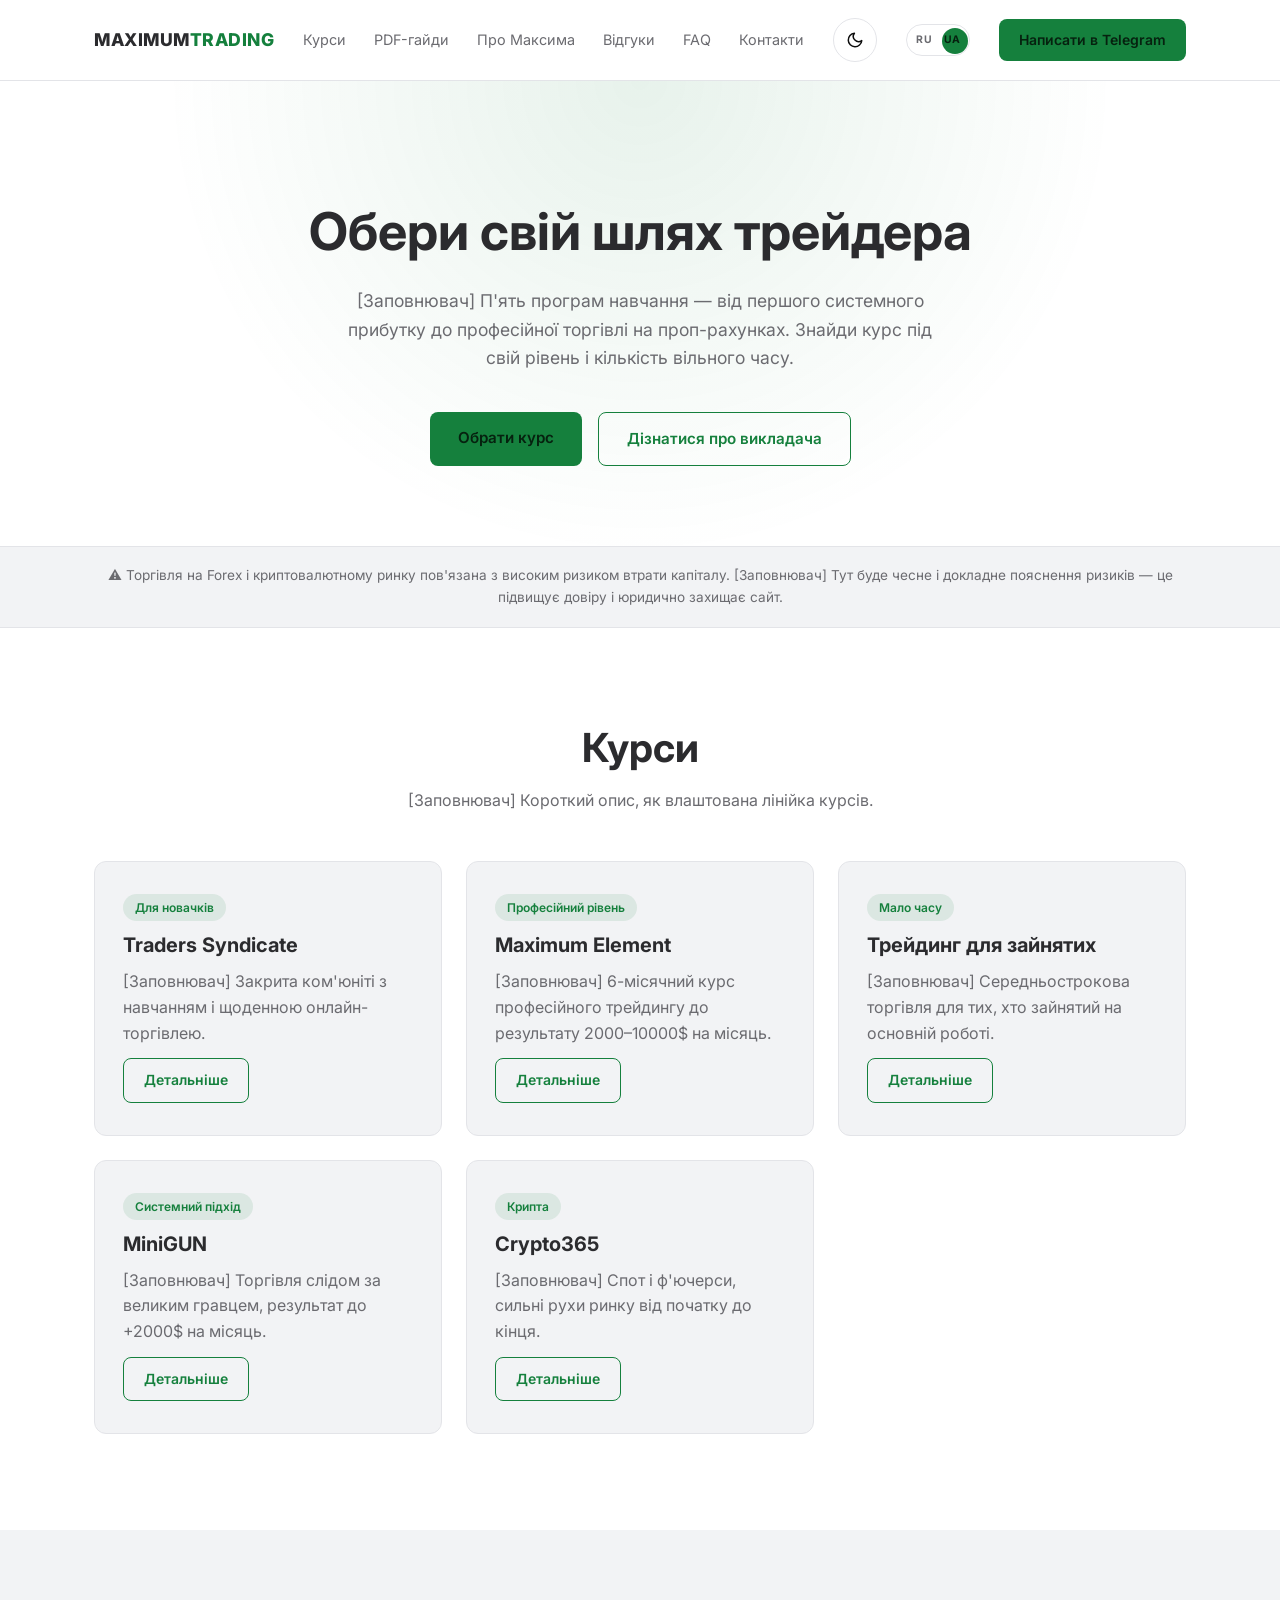
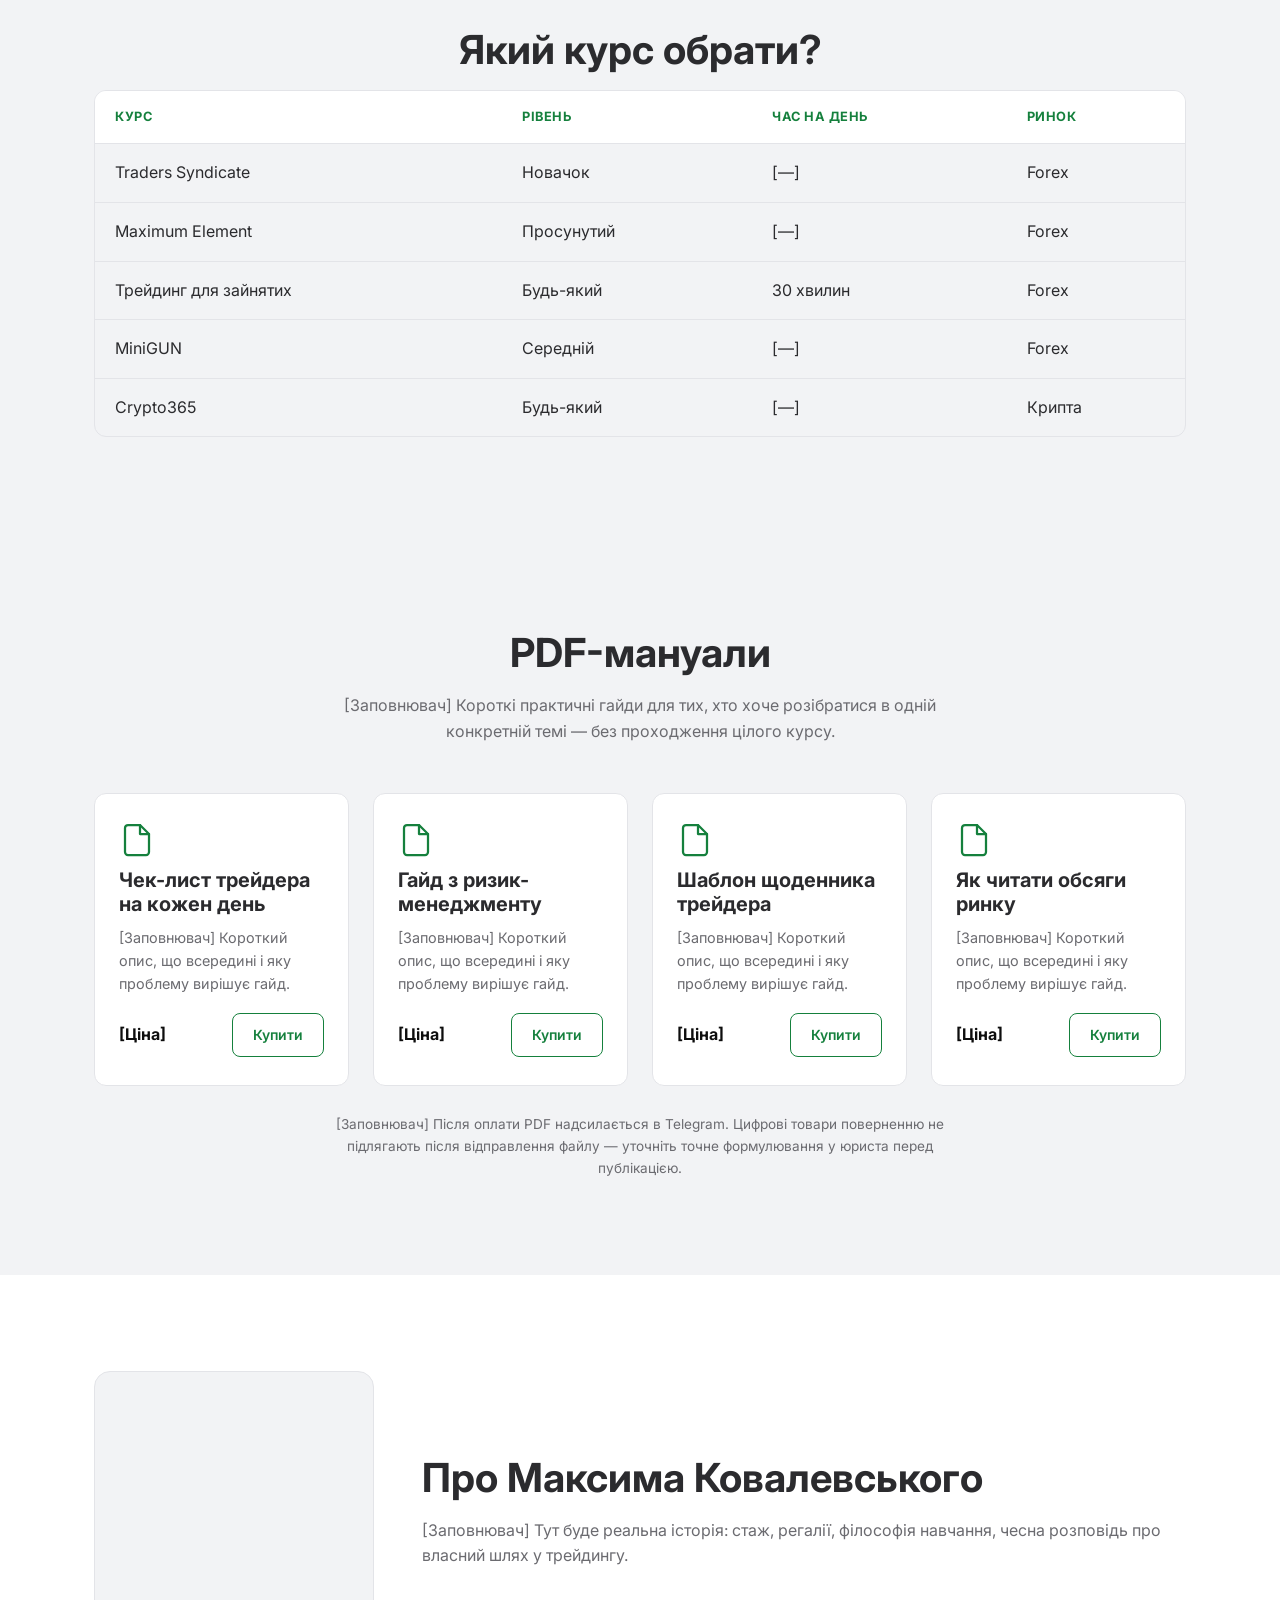
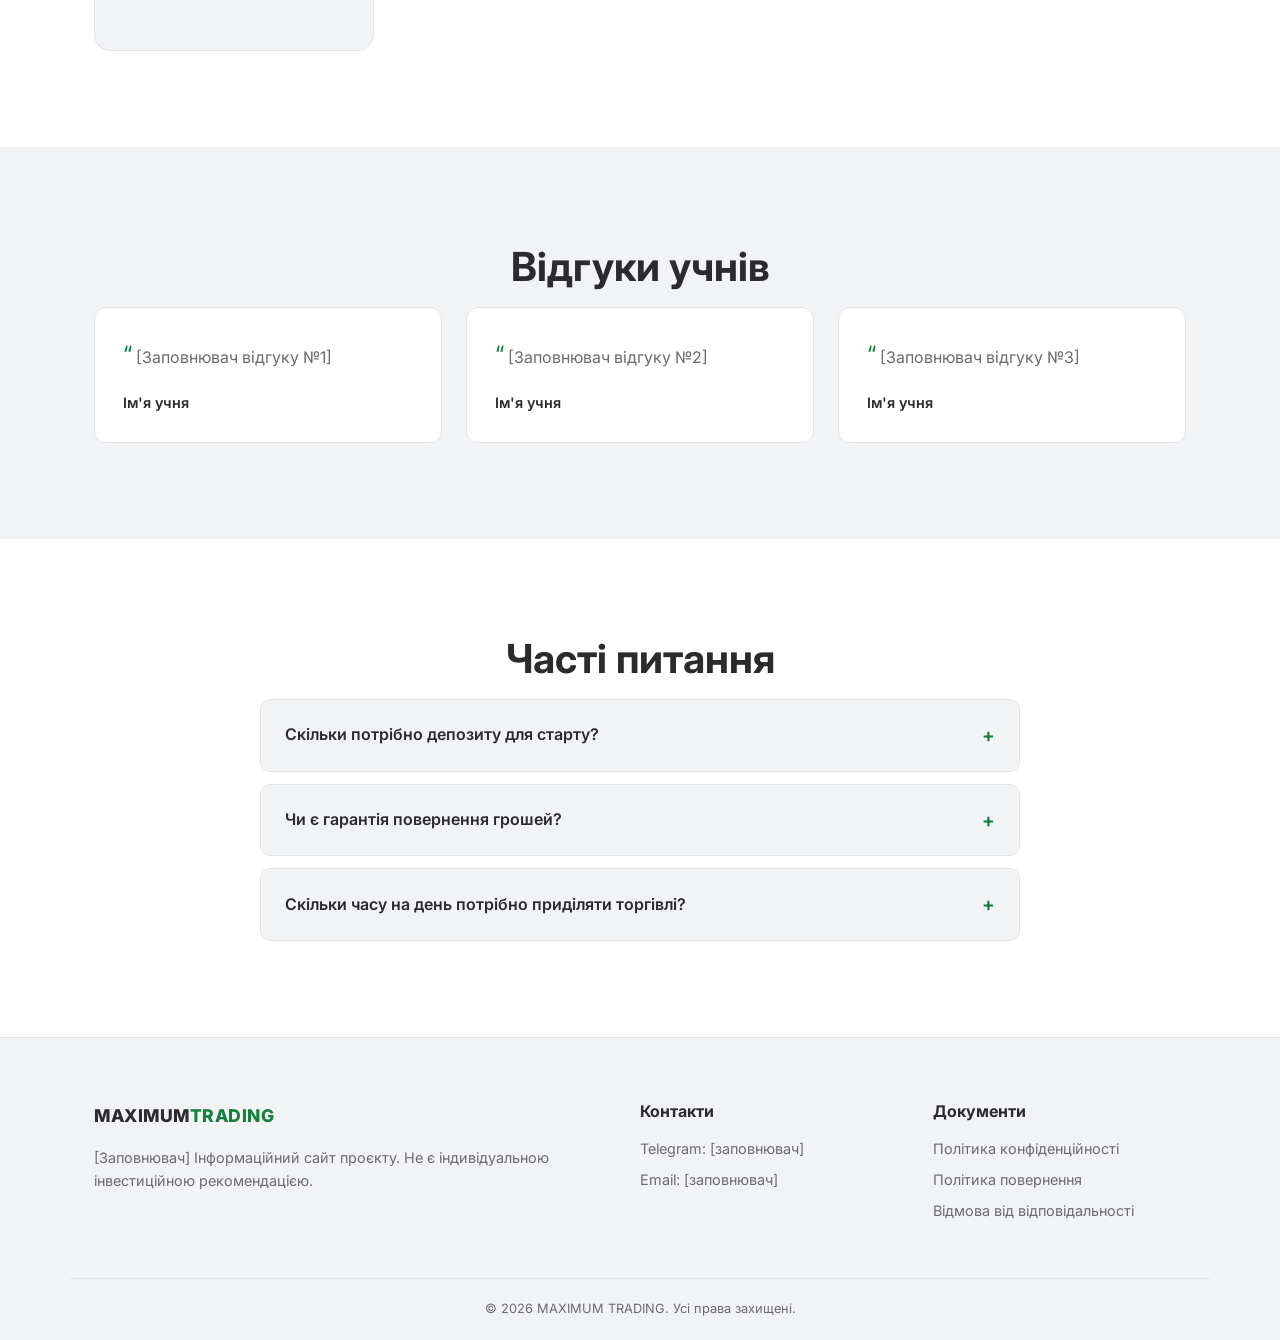
==== uk/index.html @ 0349b0f3 "Добавить украинскую версию сайта и тумблер переключения языка Тумблер RU/UA в шапке всех страниц: ан" ====
<!DOCTYPE html>
<html lang="uk">
<head>
  <meta charset="UTF-8">
  <meta name="viewport" content="width=device-width, initial-scale=1.0, viewport-fit=cover">
  <title>MAXIMUM TRADING — Системний трейдинг</title>
  <script>
    (function () {
      var saved = localStorage.getItem('theme');
      var theme = saved || (window.matchMedia('(prefers-color-scheme: light)').matches ? 'light' : 'dark');
      document.documentElement.setAttribute('data-theme', theme);
    })();
  </script>
  <link rel="preconnect" href="https://fonts.googleapis.com">
  <link rel="preconnect" href="https://fonts.gstatic.com" crossorigin>
  <link href="https://fonts.googleapis.com/css2?family=Inter:wght@400;600;700;800&display=swap" rel="stylesheet">
  <link rel="stylesheet" href="../css/style.css">
</head>
<body>

  <header class="site-header">
    <div class="container header__inner">
      <a href="#" class="logo">MAXIMUM<span>TRADING</span></a>

      <nav class="nav">
        <ul class="nav__list">
          <li><a href="#courses">Курси</a></li>
          <li><a href="#guides">PDF-гайди</a></li>
          <li><a href="#about">Про Максима</a></li>
          <li><a href="#reviews">Відгуки</a></li>
          <li><a href="#faq">FAQ</a></li>
          <li><a href="#contacts">Контакти</a></li>
        </ul>
      </nav>

      <button class="theme-toggle" id="themeToggle" aria-label="Перемкнути тему">
        <svg class="theme-toggle__icon theme-toggle__icon--sun" viewBox="0 0 24 24" fill="none" stroke="currentColor" stroke-width="2" stroke-linecap="round">
          <circle cx="12" cy="12" r="4"></circle>
          <path d="M12 2v2M12 20v2M4.93 4.93l1.41 1.41M17.66 17.66l1.41 1.41M2 12h2M20 12h2M6.34 17.66l-1.41 1.41M19.07 4.93l-1.41 1.41"></path>
        </svg>
        <svg class="theme-toggle__icon theme-toggle__icon--moon" viewBox="0 0 24 24" fill="none" stroke="currentColor" stroke-width="2" stroke-linecap="round" stroke-linejoin="round">
          <path d="M21 12.79A9 9 0 1 1 11.21 3 7 7 0 0 0 21 12.79z"></path>
        </svg>
      </button>

      <button class="lang-switch is-uk" id="langSwitch" data-target="../index.html" aria-label="Перемкнути мову на російську">
        <span class="lang-switch__option lang-switch__option--ru">RU</span>
        <span class="lang-switch__option lang-switch__option--uk">UA</span>
        <span class="lang-switch__thumb"></span>
      </button>

      <a href="#" class="btn btn--primary btn--small">Написати в Telegram</a>

      <button class="burger" id="burgerBtn" aria-label="Відкрити меню" aria-expanded="false">
        <span></span><span></span><span></span>
      </button>
    </div>
  </header>

  <main>

    <!-- HERO -->
    <section class="hero">
      <div class="container hero__inner">
        <h1>Обери свій шлях трейдера</h1>
        <p class="hero__subtitle">
          [Заповнювач] П'ять програм навчання — від першого системного прибутку
          до професійної торгівлі на проп-рахунках. Знайди курс під свій
          рівень і кількість вільного часу.
        </p>
        <div class="hero__actions">
          <a href="#courses" class="btn btn--primary">Обрати курс</a>
          <a href="#about" class="btn btn--outline">Дізнатися про викладача</a>
        </div>
      </div>
    </section>

    <!-- RISK DISCLAIMER STRIP -->
    <section class="risk-strip">
      <div class="container">
        <p>
          ⚠ Торгівля на Forex і криптовалютному ринку пов'язана з високим
          ризиком втрати капіталу. [Заповнювач] Тут буде чесне і докладне
          пояснення ризиків — це підвищує довіру і юридично захищає сайт.
        </p>
      </div>
    </section>

    <!-- COURSES -->
    <section id="courses" class="courses">
      <div class="container">
        <h2 class="section-title">Курси</h2>
        <p class="section-subtitle">[Заповнювач] Короткий опис, як влаштована лінійка курсів.</p>

        <div class="courses__grid">

          <article class="course-card">
            <div class="course-card__badge">Для новачків</div>
            <h3>Traders Syndicate</h3>
            <p>[Заповнювач] Закрита ком'юніті з навчанням і щоденною онлайн-торгівлею.</p>
            <a href="traders-syndicate.html" class="btn btn--outline btn--small">Детальніше</a>
          </article>

          <article class="course-card">
            <div class="course-card__badge">Професійний рівень</div>
            <h3>Maximum Element</h3>
            <p>[Заповнювач] 6-місячний курс професійного трейдингу до результату 2000–10000$ на місяць.</p>
            <a href="max-element.html" class="btn btn--outline btn--small">Детальніше</a>
          </article>

          <article class="course-card">
            <div class="course-card__badge">Мало часу</div>
            <h3>Трейдинг для зайнятих</h3>
            <p>[Заповнювач] Середньострокова торгівля для тих, хто зайнятий на основній роботі.</p>
            <a href="formula30.html" class="btn btn--outline btn--small">Детальніше</a>
          </article>

          <article class="course-card">
            <div class="course-card__badge">Системний підхід</div>
            <h3>MiniGUN</h3>
            <p>[Заповнювач] Торгівля слідом за великим гравцем, результат до +2000$ на місяць.</p>
            <a href="minigun.html" class="btn btn--outline btn--small">Детальніше</a>
          </article>

          <article class="course-card">
            <div class="course-card__badge">Крипта</div>
            <h3>Crypto365</h3>
            <p>[Заповнювач] Спот і ф'ючерси, сильні рухи ринку від початку до кінця.</p>
            <a href="crypto365.html" class="btn btn--outline btn--small">Детальніше</a>
          </article>

        </div>
      </div>
    </section>

    <!-- COMPARISON TABLE -->
    <section class="comparison">
      <div class="container">
        <h2 class="section-title">Який курс обрати?</h2>
        <div class="comparison__table-wrap">
          <table class="comparison__table">
            <thead>
              <tr>
                <th>Курс</th>
                <th>Рівень</th>
                <th>Час на день</th>
                <th>Ринок</th>
              </tr>
            </thead>
            <tbody>
              <tr>
                <td>Traders Syndicate</td>
                <td>Новачок</td>
                <td>[—]</td>
                <td>Forex</td>
              </tr>
              <tr>
                <td>Maximum Element</td>
                <td>Просунутий</td>
                <td>[—]</td>
                <td>Forex</td>
              </tr>
              <tr>
                <td>Трейдинг для зайнятих</td>
                <td>Будь-який</td>
                <td>30 хвилин</td>
                <td>Forex</td>
              </tr>
              <tr>
                <td>MiniGUN</td>
                <td>Середній</td>
                <td>[—]</td>
                <td>Forex</td>
              </tr>
              <tr>
                <td>Crypto365</td>
                <td>Будь-який</td>
                <td>[—]</td>
                <td>Крипта</td>
              </tr>
            </tbody>
          </table>
        </div>
      </div>
    </section>

    <!-- PDF GUIDES -->
    <section id="guides" class="guides">
      <div class="container">
        <h2 class="section-title">PDF-мануали</h2>
        <p class="section-subtitle">[Заповнювач] Короткі практичні гайди для тих, хто хоче розібратися в одній конкретній темі — без проходження цілого курсу.</p>

        <div class="guides__grid">

          <article class="guide-card">
            <div class="guide-card__icon" aria-hidden="true">
              <svg viewBox="0 0 24 24" fill="none" stroke="currentColor" stroke-width="1.5" stroke-linecap="round" stroke-linejoin="round">
                <path d="M14 2H6a2 2 0 0 0-2 2v16a2 2 0 0 0 2 2h12a2 2 0 0 0 2-2V8z"></path>
                <path d="M14 2v6h6"></path>
              </svg>
            </div>
            <h3>Чек-лист трейдера на кожен день</h3>
            <p>[Заповнювач] Короткий опис, що всередині і яку проблему вирішує гайд.</p>
            <div class="guide-card__footer">
              <span class="guide-card__price">[Ціна]</span>
              <a href="#" class="btn btn--outline btn--small">Купити</a>
            </div>
          </article>

          <article class="guide-card">
            <div class="guide-card__icon" aria-hidden="true">
              <svg viewBox="0 0 24 24" fill="none" stroke="currentColor" stroke-width="1.5" stroke-linecap="round" stroke-linejoin="round">
                <path d="M14 2H6a2 2 0 0 0-2 2v16a2 2 0 0 0 2 2h12a2 2 0 0 0 2-2V8z"></path>
                <path d="M14 2v6h6"></path>
              </svg>
            </div>
            <h3>Гайд з ризик-менеджменту</h3>
            <p>[Заповнювач] Короткий опис, що всередині і яку проблему вирішує гайд.</p>
            <div class="guide-card__footer">
              <span class="guide-card__price">[Ціна]</span>
              <a href="#" class="btn btn--outline btn--small">Купити</a>
            </div>
          </article>

          <article class="guide-card">
            <div class="guide-card__icon" aria-hidden="true">
              <svg viewBox="0 0 24 24" fill="none" stroke="currentColor" stroke-width="1.5" stroke-linecap="round" stroke-linejoin="round">
                <path d="M14 2H6a2 2 0 0 0-2 2v16a2 2 0 0 0 2 2h12a2 2 0 0 0 2-2V8z"></path>
                <path d="M14 2v6h6"></path>
              </svg>
            </div>
            <h3>Шаблон щоденника трейдера</h3>
            <p>[Заповнювач] Короткий опис, що всередині і яку проблему вирішує гайд.</p>
            <div class="guide-card__footer">
              <span class="guide-card__price">[Ціна]</span>
              <a href="#" class="btn btn--outline btn--small">Купити</a>
            </div>
          </article>

          <article class="guide-card">
            <div class="guide-card__icon" aria-hidden="true">
              <svg viewBox="0 0 24 24" fill="none" stroke="currentColor" stroke-width="1.5" stroke-linecap="round" stroke-linejoin="round">
                <path d="M14 2H6a2 2 0 0 0-2 2v16a2 2 0 0 0 2 2h12a2 2 0 0 0 2-2V8z"></path>
                <path d="M14 2v6h6"></path>
              </svg>
            </div>
            <h3>Як читати обсяги ринку</h3>
            <p>[Заповнювач] Короткий опис, що всередині і яку проблему вирішує гайд.</p>
            <div class="guide-card__footer">
              <span class="guide-card__price">[Ціна]</span>
              <a href="#" class="btn btn--outline btn--small">Купити</a>
            </div>
          </article>

        </div>

        <p class="guides__note">
          [Заповнювач] Після оплати PDF надсилається в Telegram. Цифрові товари
          поверненню не підлягають після відправлення файлу — уточніть точне
          формулювання у юриста перед публікацією.
        </p>
      </div>
    </section>

    <!-- ABOUT -->
    <section id="about" class="about">
      <div class="container about__inner">
        <div class="about__photo" aria-hidden="true"></div>
        <div class="about__text">
          <h2 class="section-title">Про Максима Ковалевського</h2>
          <p>[Заповнювач] Тут буде реальна історія: стаж, регалії, філософія навчання, чесна розповідь про власний шлях у трейдингу.</p>
        </div>
      </div>
    </section>

    <!-- REVIEWS -->
    <section id="reviews" class="reviews">
      <div class="container">
        <h2 class="section-title">Відгуки учнів</h2>
        <div class="reviews__grid">
          <div class="review-card">
            <p class="review-card__text">[Заповнювач відгуку №1]</p>
            <p class="review-card__author">Ім'я учня</p>
          </div>
          <div class="review-card">
            <p class="review-card__text">[Заповнювач відгуку №2]</p>
            <p class="review-card__author">Ім'я учня</p>
          </div>
          <div class="review-card">
            <p class="review-card__text">[Заповнювач відгуку №3]</p>
            <p class="review-card__author">Ім'я учня</p>
          </div>
        </div>
      </div>
    </section>

    <!-- FAQ -->
    <section id="faq" class="faq">
      <div class="container">
        <h2 class="section-title">Часті питання</h2>
        <div class="accordion-group">

          <div class="accordion-item">
            <button class="accordion-item__question">
              Скільки потрібно депозиту для старту?
              <span class="accordion-item__icon">+</span>
            </button>
            <div class="accordion-item__answer">
              <p>[Заповнювач відповіді]</p>
            </div>
          </div>

          <div class="accordion-item">
            <button class="accordion-item__question">
              Чи є гарантія повернення грошей?
              <span class="accordion-item__icon">+</span>
            </button>
            <div class="accordion-item__answer">
              <p>[Заповнювач відповіді]</p>
            </div>
          </div>

          <div class="accordion-item">
            <button class="accordion-item__question">
              Скільки часу на день потрібно приділяти торгівлі?
              <span class="accordion-item__icon">+</span>
            </button>
            <div class="accordion-item__answer">
              <p>[Заповнювач відповіді]</p>
            </div>
          </div>

        </div>
      </div>
    </section>

  </main>

  <footer id="contacts" class="site-footer">
    <div class="container footer__inner">
      <div class="footer__col">
        <a href="#" class="logo logo--footer">MAXIMUM<span>TRADING</span></a>
        <p>[Заповнювач] Інформаційний сайт проєкту. Не є індивідуальною інвестиційною рекомендацією.</p>
      </div>

      <div class="footer__col">
        <h4>Контакти</h4>
        <p>Telegram: <a href="#">[заповнювач]</a></p>
        <p>Email: <a href="#">[заповнювач]</a></p>
      </div>

      <div class="footer__col">
        <h4>Документи</h4>
        <p><a href="#">Політика конфіденційності</a></p>
        <p><a href="#">Політика повернення</a></p>
        <p><a href="#">Відмова від відповідальності</a></p>
      </div>
    </div>

    <div class="container footer__bottom">
      <p>© 2026 MAXIMUM TRADING. Усі права захищені.</p>
    </div>
  </footer>

  <script src="../js/script.js"></script>
</body>
</html>
---- css/style.css ----
/* ============================================
   1. RESET — убираем стандартные отступы браузера,
   чтобы все элементы выглядели одинаково в разных браузерах
   ============================================ */
*, *::before, *::after {
  box-sizing: border-box;
  margin: 0;
  padding: 0;
}

img, table {
  max-width: 100%;
}

ul {
  list-style: none;
}

a {
  text-decoration: none;
  color: inherit;
}

button {
  font: inherit;
  border: none;
  background: none;
  cursor: pointer;
  color: inherit;
}

/* ============================================
   2. ПЕРЕМЕННЫЕ ТЕМЫ — вся палитра и шрифты сайта
   собраны в одном месте. Поменяете значение здесь —
   изменится весь сайт целиком.
   ============================================ */
/* Тёмная тема — значения по умолчанию, применяются пока
   на <html> не появится атрибут data-theme="light" */
:root {
  /* цвета */
  --color-bg:      #0d0d0d;  /* фон секций */
  --color-surface: #171717;  /* карточки, альтернативные секции */
  --color-text:    #f2f2f2;  /* обычный текст */
  --color-heading: #ffffff;  /* самый контрастный текст (заголовки, hover-состояния) */
  --color-muted:   #9a9a9a;  /* второстепенный текст */
  --color-border:  #2a2a2a;  /* тонкие границы */

  --color-green:      #22c55e; /* основной акцент */
  --color-green-dark: #16a34a; /* hover-состояние */
  --color-green-soft: rgba(34, 197, 94, 0.12); /* мягкая подложка под бейджи/плашки */
  --color-green-hover: rgba(34, 197, 94, 0.28); /* заметная подсветка при наведении на иконки-кнопки */

  --color-header-bg: rgba(13, 13, 13, 0.9); /* полупрозрачная шапка при скролле */

  /* типографика */
  --font-main: 'Inter', -apple-system, BlinkMacSystemFont, "Segoe UI", Roboto, Arial, sans-serif;

  /* отступы секций */
  --section-padding: 96px 0;
  --container-width: 1140px;

  /* кривые движения в духе Material/Pixel: не линейные,
     а с лёгким "перехлёстом" на выходе — ощущаются более живыми */
  --ease-standard:   cubic-bezier(0.2, 0, 0, 1);     /* для наведения/ховера */
  --ease-emphasized: cubic-bezier(0.3, 0, 0.2, 1);   /* для появления блоков */
  --ease-spring:     cubic-bezier(0.34, 1.56, 0.64, 1); /* для нажатия кнопки */
}

/* Светлая тема — те же имена переменных, другие значения.
   Всё остальные 500+ строк CSS ниже ни разу не меняются:
   они просто ссылаются на var(--color-...), а браузер
   сам подставит нужный набор в зависимости от data-theme. */
:root[data-theme="light"] {
  --color-bg:      #ffffff;
  --color-surface: #f2f3f5;
  --color-text:    #2b2b2e;
  --color-heading: #0d0d0d;
  --color-muted:   #6b6b70;
  --color-border:  #e3e4e8;

  --color-green:      #15803d; /* чуть темнее — иначе на белом фоне мало контраста */
  --color-green-dark: #166534;
  --color-green-soft: rgba(21, 128, 61, 0.10);
  --color-green-hover: rgba(21, 128, 61, 0.20);

  --color-header-bg: rgba(255, 255, 255, 0.85);
}

/* плавный переход при переключении темы */
body, .site-header, .course-card, .comparison__table-wrap,
.review-card, .accordion-item, .site-footer, .about__photo {
  transition: background-color 0.25s ease, color 0.25s ease, border-color 0.25s ease;
}

/* ============================================
   3. БАЗОВАЯ ТИПОГРАФИКА
   ============================================ */
html {
  scroll-behavior: smooth;
}

body {
  font-family: var(--font-main);
  background: var(--color-bg);
  color: var(--color-text);
  line-height: 1.6;
  font-size: 16px;
  /* отступы под "чёлку"/Dynamic Island и закруглённые края экрана
     в горизонтальной ориентации на iPhone (работает благодаря
     viewport-fit=cover в <meta name="viewport">) */
  padding-left: env(safe-area-inset-left);
  padding-right: env(safe-area-inset-right);
}

h1, h2, h3, h4 {
  line-height: 1.2;
  font-weight: 700;
}

h1 { font-size: clamp(2rem, 5vw, 3.25rem); }
h2 { font-size: clamp(1.6rem, 3.5vw, 2.5rem); }
h3 { font-size: 1.25rem; }

p {
  color: var(--color-muted);
}

/* ============================================
   4. ОБЩИЕ УТИЛИТЫ — переиспользуемые на всех страницах
   ============================================ */
.container {
  width: 100%;
  max-width: var(--container-width);
  margin: 0 auto;
  padding: 0 24px;
}

.section-title {
  color: var(--color-text);
  text-align: center;
  margin-bottom: 16px;
}

.section-subtitle {
  text-align: center;
  max-width: 640px;
  margin: 0 auto 48px;
}

/* кнопки */
.btn {
  display: inline-block;
  position: relative; /* точка отсчёта для ripple-круга */
  overflow: hidden;    /* обрезает ripple по границе кнопки */
  padding: 14px 28px;
  border-radius: 8px;
  font-weight: 600;
  font-size: 0.95rem;
  transition: background 0.2s var(--ease-standard), color 0.2s var(--ease-standard),
    transform 0.15s var(--ease-standard);
}

.btn:hover {
  transform: translateY(-1px);
}

/* лёгкое "приседание" при нажатии — тактильный отклик, как на Pixel */
.btn:active {
  transform: scale(0.96);
  transition: transform 0.15s var(--ease-spring);
}

/* сам ripple-круг: создаётся и удаляется через JS (script.js) */
.btn__ripple {
  position: absolute;
  border-radius: 50%;
  background: currentColor;
  opacity: 0.28;
  transform: scale(0);
  animation: ripple-expand 0.6s var(--ease-standard);
  pointer-events: none;
}

@keyframes ripple-expand {
  to {
    transform: scale(2.5);
    opacity: 0;
  }
}

@media (prefers-reduced-motion: reduce) {
  .btn__ripple {
    display: none; /* уважаем настройку "уменьшить анимации" в ОС */
  }
}

.btn--primary {
  background: var(--color-green);
  color: #06210f;
}

.btn--primary:hover {
  background: var(--color-green-dark);
}

.btn--outline {
  background: transparent;
  color: var(--color-green);
  border: 1px solid var(--color-green);
}

.btn--outline:hover {
  background: var(--color-green-soft);
}

.btn--small {
  padding: 10px 20px;
  font-size: 0.875rem;
}

/* ============================================
   5. HEADER / NAV
   ============================================ */
.site-header {
  position: sticky;
  top: 0;
  z-index: 100;
  background: var(--color-header-bg);
  -webkit-backdrop-filter: blur(8px); /* без префикса Safari/iOS игнорирует блюр */
  backdrop-filter: blur(8px);
  border-bottom: 1px solid var(--color-border);
  /* сдвигаем контент шапки ниже Dynamic Island/чёлки на iPhone */
  padding-top: env(safe-area-inset-top);
}

.header__inner {
  display: flex;
  align-items: center;
  justify-content: space-between;
  gap: 24px;
  padding-top: 18px;
  padding-bottom: 18px;
}

.logo {
  font-weight: 800;
  font-size: 1.1rem;
  letter-spacing: 0.5px;
  white-space: nowrap;
}

.logo span {
  color: var(--color-green);
}

.nav__list {
  display: flex;
  gap: 28px;
}

.nav__list a {
  font-size: 0.9rem;
  color: var(--color-muted);
  transition: color 0.2s ease;
}

.nav__list a:hover {
  color: var(--color-heading);
}

.header__inner > .btn {
  flex-shrink: 0;
}

/* бургер-кнопка скрыта на десктопе, появится в адаптиве.
   Сам значок — 24px, но кликабельная область кнопки — 44x44px
   (минимальный размер тач-таргета по рекомендациям Apple HIG) */
.burger {
  display: none;
  flex-direction: column;
  align-items: center;
  justify-content: center;
  gap: 5px;
  width: 44px;
  height: 44px;
  border-radius: 50%;
  flex-shrink: 0;
  transition: background-color 0.2s var(--ease-standard);
}

/* та же круглая зелёная подсветка при наведении, что и у
   переключателя темы рядом — единая логика hover по сайту */
.burger:hover {
  background: var(--color-green-hover);
}

.burger:focus-visible,
.theme-toggle:focus-visible {
  outline: 2px solid var(--color-green);
  outline-offset: 2px;
}

/* Три палочки морфируют в крестик при открытии меню.
   7px = высота палочки (2px) + зазор (5px) — именно на столько
   нужно сдвинуть верхнюю/нижнюю палочку, чтобы они точно легли
   поверх средней и образовали ровный крестик. */
.burger span {
  display: block;
  width: 24px;
  height: 2px;
  background: var(--color-heading);
  transform-origin: center;
  transition: transform 0.35s var(--ease-spring), opacity 0.2s var(--ease-standard);
}

.burger.is-active span:nth-child(1) {
  transform: translateY(7px) rotate(45deg);
}

.burger.is-active span:nth-child(2) {
  opacity: 0;
  transform: scale(0.4);
}

.burger.is-active span:nth-child(3) {
  transform: translateY(-7px) rotate(-45deg);
}

@media (prefers-reduced-motion: reduce) {
  .burger span {
    transition: opacity 0.15s linear;
  }
}

/* ============================================
   ПЕРЕКЛЮЧАТЕЛЬ ТЕМЫ
   ============================================ */
.theme-toggle {
  display: flex;
  align-items: center;
  justify-content: center;
  position: relative; /* точка отсчёта для абсолютно спозиционированных иконок ниже */
  width: 44px;
  height: 44px;
  border-radius: 50%;
  border: 1px solid var(--color-border);
  color: var(--color-heading);
  flex-shrink: 0;
  transition: border-color 0.2s ease, background-color 0.2s ease;
}

.theme-toggle:hover {
  border-color: var(--color-green);
  background: var(--color-green-hover);
}

/* Обе иконки лежат друг на друге в одной точке — переключение
   темы анимирует поворот+масштаб+прозрачность, а не мгновенно
   подменяет display (display вообще нельзя анимировать). */
.theme-toggle__icon {
  position: absolute;
  top: 50%;
  left: 50%;
  width: 18px;
  height: 18px;
  opacity: 1;
  transform: translate(-50%, -50%) rotate(0deg) scale(1);
  transition: transform 0.4s var(--ease-spring), opacity 0.25s var(--ease-standard);
}

.theme-toggle__icon--moon {
  opacity: 0;
  transform: translate(-50%, -50%) rotate(-90deg) scale(0.4);
}

:root[data-theme="light"] .theme-toggle__icon--sun {
  opacity: 0;
  transform: translate(-50%, -50%) rotate(90deg) scale(0.4);
}

:root[data-theme="light"] .theme-toggle__icon--moon {
  opacity: 1;
  transform: translate(-50%, -50%) rotate(0deg) scale(1);
}

@media (prefers-reduced-motion: reduce) {
  .theme-toggle__icon {
    transition: opacity 0.15s linear;
  }
}

/* ============================================
   ПЕРЕКЛЮЧАТЕЛЬ ЯЗЫКА — тумблер RU/UA
   ============================================ */
.lang-switch {
  position: relative;
  display: inline-flex;
  align-items: center;
  width: 64px;
  height: 32px;
  padding: 3px;
  border-radius: 999px;
  border: 1px solid var(--color-border);
  flex-shrink: 0;
  transition: border-color 0.2s var(--ease-standard), background-color 0.2s var(--ease-standard);
}

.lang-switch:hover {
  border-color: var(--color-green);
  background: var(--color-green-hover);
}

.lang-switch:focus-visible {
  outline: 2px solid var(--color-green);
  outline-offset: 2px;
}

.lang-switch__option {
  position: relative;
  z-index: 2;
  flex: 1;
  text-align: center;
  font-size: 0.65rem;
  font-weight: 700;
  letter-spacing: 0.5px;
  color: var(--color-muted);
  transition: color 0.3s var(--ease-standard);
}

/* бегунок — едет между RU и UA той же "пружинистой" кривой,
   что и остальные переключатели на сайте */
.lang-switch__thumb {
  position: absolute;
  z-index: 1;
  top: 3px;
  left: 3px;
  width: 26px;
  height: 26px;
  border-radius: 50%;
  background: var(--color-green);
  transition: transform 0.35s var(--ease-spring);
}

/* по умолчанию активен RU (бегунок слева) */
.lang-switch__option--ru {
  color: #06210f;
}

/* класс is-uk переключает бегунок вправо — используется и как
   постоянное состояние на украинских страницах, и как временное
   при клике (JS добавляет его на долю секунды перед переходом) */
.lang-switch.is-uk .lang-switch__thumb {
  transform: translateX(32px);
}

.lang-switch.is-uk .lang-switch__option--ru {
  color: var(--color-muted);
}

.lang-switch.is-uk .lang-switch__option--uk {
  color: #06210f;
}

@media (prefers-reduced-motion: reduce) {
  .lang-switch__thumb {
    transition: none;
  }
}

/* ============================================
   6. HERO
   ============================================ */
.hero {
  padding: 120px 0 80px;
  text-align: center;
  background:
    radial-gradient(circle at 50% 0%, var(--color-green-soft), transparent 60%),
    var(--color-bg);
}

.hero__inner {
  max-width: 760px;
}

.hero__subtitle {
  margin: 24px auto 0;
  font-size: 1.1rem;
  max-width: 600px;
}

.hero__actions {
  margin-top: 40px;
  display: flex;
  justify-content: center;
  gap: 16px;
  flex-wrap: wrap;
}

/* ============================================
   7. RISK DISCLAIMER STRIP
   ============================================ */
.risk-strip {
  background: var(--color-surface);
  border-top: 1px solid var(--color-border);
  border-bottom: 1px solid var(--color-border);
  padding: 18px 0;
}

.risk-strip p {
  text-align: center;
  font-size: 0.85rem;
  color: var(--color-muted);
}

/* ============================================
   8. COURSES GRID
   ============================================ */
.courses {
  padding: var(--section-padding);
}

.courses__grid {
  display: grid;
  grid-template-columns: repeat(auto-fit, minmax(260px, 1fr));
  gap: 24px;
}

.course-card {
  background: var(--color-surface);
  border: 1px solid var(--color-border);
  border-radius: 12px;
  padding: 32px 28px;
  display: flex;
  flex-direction: column;
  gap: 12px;
  transition: border-color 0.2s ease, transform 0.2s ease;
}

.course-card:hover {
  border-color: var(--color-green);
  transform: translateY(-4px);
}

.course-card__badge {
  align-self: flex-start;
  background: var(--color-green-soft);
  color: var(--color-green);
  font-size: 0.75rem;
  font-weight: 600;
  padding: 4px 12px;
  border-radius: 999px;
}

.course-card p {
  flex-grow: 1;
}

.course-card .btn {
  align-self: flex-start;
}

/* ============================================
   9. ТАБЛИЦА СРАВНЕНИЯ КУРСОВ
   ============================================ */
.comparison {
  padding: var(--section-padding);
  background: var(--color-surface);
}

.comparison__table-wrap {
  overflow-x: auto;
  border: 1px solid var(--color-border);
  border-radius: 12px;
}

.comparison__table {
  width: 100%;
  border-collapse: collapse;
  min-width: 520px;
}

.comparison__table th,
.comparison__table td {
  padding: 16px 20px;
  text-align: left;
  border-bottom: 1px solid var(--color-border);
  white-space: nowrap;
}

.comparison__table th {
  color: var(--color-green);
  font-size: 0.8rem;
  text-transform: uppercase;
  letter-spacing: 0.5px;
  background: var(--color-bg);
}

.comparison__table tbody tr:hover {
  background: rgba(255, 255, 255, 0.03);
}

.comparison__table tbody tr:last-child td {
  border-bottom: none;
}

/* ============================================
   9.5 PDF-ГАЙДЫ — недорогие цифровые товары,
   карточки компактнее, чем у полноценных курсов
   ============================================ */
.guides {
  padding: var(--section-padding);
  background: var(--color-surface);
}

.guides__grid {
  display: grid;
  grid-template-columns: repeat(auto-fit, minmax(220px, 1fr));
  gap: 24px;
  margin-bottom: 28px;
}

.guide-card {
  background: var(--color-bg);
  border: 1px solid var(--color-border);
  border-radius: 12px;
  padding: 28px 24px;
  display: flex;
  flex-direction: column;
  gap: 10px;
  transition: border-color 0.2s ease, transform 0.2s ease;
}

.guide-card:hover {
  border-color: var(--color-green);
  transform: translateY(-4px);
}

.guide-card__icon {
  width: 36px;
  height: 36px;
  color: var(--color-green);
}

.guide-card__icon svg {
  width: 100%;
  height: 100%;
}

.guide-card p {
  flex-grow: 1;
  font-size: 0.9rem;
}

.guide-card__footer {
  display: flex;
  align-items: center;
  justify-content: space-between;
  gap: 12px;
  margin-top: 8px;
}

.guide-card__price {
  color: var(--color-heading);
  font-weight: 700;
}

.guides__note {
  max-width: 640px;
  margin: 0 auto;
  text-align: center;
  font-size: 0.85rem;
}

/* ============================================
   10. ABOUT
   ============================================ */
.about {
  padding: var(--section-padding);
}

.about__inner {
  display: grid;
  grid-template-columns: 280px 1fr;
  gap: 48px;
  align-items: center;
}

.about__photo {
  aspect-ratio: 1 / 1;
  border-radius: 16px;
  background: var(--color-surface);
  border: 1px solid var(--color-border);
}

.about .section-title {
  text-align: left;
}

/* ============================================
   11. ОТЗЫВЫ
   ============================================ */
.reviews {
  padding: var(--section-padding);
  background: var(--color-surface);
}

.reviews__grid {
  display: grid;
  grid-template-columns: repeat(auto-fit, minmax(260px, 1fr));
  gap: 24px;
}

.review-card {
  background: var(--color-bg);
  border: 1px solid var(--color-border);
  border-radius: 12px;
  padding: 28px;
}

.review-card__text {
  margin-bottom: 16px;
}

.review-card__text::before {
  content: "\201C";
  color: var(--color-green);
  font-size: 1.5rem;
  margin-right: 4px;
}

.review-card__author {
  color: var(--color-text);
  font-weight: 600;
  font-size: 0.9rem;
}

/* ============================================
   12. АККОРДЕОН — переиспользуемый компонент
   (используется и в FAQ, и в программе курса:
   разметка/JS общие, отличаются только модификаторы)
   ============================================ */
.faq {
  padding: var(--section-padding);
}

.accordion-group {
  max-width: 760px;
  margin: 0 auto;
  display: flex;
  flex-direction: column;
  gap: 12px;
}

.accordion-item {
  background: var(--color-surface);
  border: 1px solid var(--color-border);
  border-radius: 10px;
  overflow: hidden;
}

.accordion-item__question {
  width: 100%;
  display: flex;
  align-items: center;
  justify-content: space-between;
  gap: 16px;
  padding: 20px 24px;
  text-align: left;
  font-weight: 600;
  color: var(--color-text);
}

.accordion-item__icon {
  color: var(--color-green);
  font-size: 1.2rem;
  transition: transform 0.2s ease;
  flex-shrink: 0;
}

.accordion-item__answer {
  max-height: 0;
  overflow: hidden;
  transition: max-height 0.25s ease;
  padding: 0 24px;
}

.accordion-item__answer p,
.accordion-item__answer ul {
  padding-bottom: 20px;
}

.accordion-item__answer li {
  color: var(--color-muted);
  margin-bottom: 6px;
  padding-left: 18px;
  position: relative;
}

.accordion-item__answer li::before {
  content: "";
  position: absolute;
  left: 0;
  top: 10px;
  width: 6px;
  height: 6px;
  border-radius: 50%;
  background: var(--color-green);
}

.accordion-item.is-open .accordion-item__answer {
  max-height: 200px;
}

/* модификатор для длинных ответов (например, модули курса) */
.accordion-item--lg.is-open .accordion-item__answer {
  max-height: 600px;
}

.accordion-item.is-open .accordion-item__icon {
  transform: rotate(45deg);
}

/* ============================================
   13. ФУТЕР
   ============================================ */
.site-footer {
  background: var(--color-surface);
  border-top: 1px solid var(--color-border);
  padding: 64px 0 0;
}

.footer__inner {
  display: grid;
  grid-template-columns: 2fr 1fr 1fr;
  gap: 40px;
  padding-bottom: 48px;
}

.footer__col h4 {
  color: var(--color-text);
  margin-bottom: 16px;
  font-size: 1rem;
}

.footer__col p {
  margin-bottom: 8px;
  font-size: 0.9rem;
}

.footer__col a:hover {
  color: var(--color-green);
}

.logo--footer {
  display: inline-block;
  margin-bottom: 16px;
}

.footer__bottom {
  border-top: 1px solid var(--color-border);
  padding: 20px 24px;
  /* + отступ под полосу жеста (home indicator) на iPhone без кнопки Home */
  padding-bottom: calc(20px + env(safe-area-inset-bottom));
  text-align: center;
}

.footer__bottom p {
  font-size: 0.8rem;
}

/* ============================================
   15. БЕЙДЖ — маленькая цветная подпись-плашка
   ============================================ */
.badge {
  display: inline-block;
  background: var(--color-green-soft);
  color: var(--color-green);
  font-size: 0.8rem;
  font-weight: 600;
  padding: 6px 16px;
  border-radius: 999px;
  margin-bottom: 20px;
}

/* ============================================
   16. HERO СТРАНИЦЫ КУРСА
   ============================================ */
.course-hero {
  padding: 100px 0 64px;
  background:
    radial-gradient(circle at 50% 0%, var(--color-green-soft), transparent 60%),
    var(--color-bg);
}

.course-hero__inner {
  max-width: 780px;
}

.course-hero__back {
  display: inline-block;
  color: var(--color-muted);
  font-size: 0.9rem;
  margin-bottom: 24px;
}

.course-hero__back:hover {
  color: var(--color-green);
}

.course-hero__subtitle {
  margin-top: 20px;
  font-size: 1.1rem;
  max-width: 640px;
}

.course-hero__actions {
  margin-top: 36px;
  display: flex;
  gap: 16px;
  flex-wrap: wrap;
}

.course-hero__meta {
  margin-top: 48px;
  display: flex;
  gap: 40px;
  flex-wrap: wrap;
}

.course-hero__meta li {
  display: flex;
  flex-direction: column;
  gap: 4px;
}

.course-hero__meta strong {
  color: var(--color-heading);
  font-size: 1.1rem;
}

.course-hero__meta span {
  color: var(--color-muted);
  font-size: 0.85rem;
}

/* ============================================
   17. PROBLEMS — карточки болей аудитории
   ============================================ */
.problems {
  padding: var(--section-padding);
  background: var(--color-surface);
}

.problems__grid {
  display: grid;
  grid-template-columns: repeat(auto-fit, minmax(240px, 1fr));
  gap: 24px;
}

.problem-card {
  background: var(--color-bg);
  border: 1px solid var(--color-border);
  border-radius: 12px;
  padding: 28px;
}

.problem-card__num {
  display: block;
  color: var(--color-green);
  font-weight: 700;
  font-size: 0.9rem;
  margin-bottom: 12px;
}

.problem-card h3 {
  margin-bottom: 10px;
}

/* ============================================
   18. STORY — история курса (переиспользует
   раскладку "фото + текст", как в блоке "О Максиме")
   ============================================ */
.story {
  padding: var(--section-padding);
}

.story__inner {
  display: grid;
  grid-template-columns: 280px 1fr;
  gap: 48px;
  align-items: center;
}

.story__photo {
  aspect-ratio: 1 / 1;
  border-radius: 16px;
  background: var(--color-surface);
  border: 1px solid var(--color-border);
}

.story .section-title {
  text-align: left;
}

.story__text p {
  margin-bottom: 16px;
}

/* ============================================
   19. STATS — честные цифры по доходности
   ============================================ */
.stats {
  padding: var(--section-padding);
  background: var(--color-surface);
}

.stats__grid {
  display: grid;
  grid-template-columns: repeat(auto-fit, minmax(220px, 1fr));
  gap: 24px;
  margin-bottom: 32px;
}

.stat-card {
  background: var(--color-bg);
  border: 1px solid var(--color-border);
  border-radius: 12px;
  padding: 32px 24px;
  text-align: center;
}

.stat-card__value {
  display: block;
  color: var(--color-green);
  font-size: 2.25rem;
  font-weight: 800;
  margin-bottom: 8px;
}

.stats__disclaimer {
  max-width: 640px;
  margin: 0 auto;
  text-align: center;
  font-size: 0.85rem;
}

/* ============================================
   20. CURRICULUM — использует .accordion-group,
   тут только отступы секции
   ============================================ */
.curriculum {
  padding: var(--section-padding);
}

/* ============================================
   21. PRICING — тарифы без корзины
   ============================================ */
.pricing {
  padding: var(--section-padding);
  background: var(--color-surface);
}

.pricing__grid {
  display: grid;
  grid-template-columns: repeat(auto-fit, minmax(260px, 1fr));
  gap: 24px;
  align-items: start;
}

.pricing-card {
  background: var(--color-bg);
  border: 1px solid var(--color-border);
  border-radius: 12px;
  padding: 32px 28px;
  position: relative;
}

.pricing-card--featured {
  border-color: var(--color-green);
}

.pricing-card__badge {
  position: absolute;
  top: -12px;
  left: 28px;
  background: var(--color-green);
  color: #06210f;
  font-size: 0.75rem;
  font-weight: 700;
  padding: 4px 12px;
  border-radius: 999px;
}

.pricing-card__price {
  color: var(--color-heading);
  font-size: 1.5rem;
  font-weight: 700;
  margin: 8px 0 20px;
}

.pricing-card__features {
  margin-bottom: 28px;
}

.pricing-card__features li {
  color: var(--color-muted);
  padding: 10px 0;
  border-bottom: 1px solid var(--color-border);
  font-size: 0.9rem;
}

.pricing-card__features li:last-child {
  border-bottom: none;
}

.pricing-card .btn {
  width: 100%;
  text-align: center;
}

/* ============================================
   22. FINAL CTA — финальный призыв к действию
   ============================================ */
.final-cta {
  padding: var(--section-padding);
  text-align: center;
}

.final-cta__inner {
  max-width: 560px;
}

.final-cta p {
  margin: 16px 0 32px;
}

/* ============================================
   23. ПОЯВЛЕНИЕ БЛОКОВ ПРИ ПРОКРУТКЕ
   Класс .reveal добавляется автоматически через script.js —
   в HTML ничего не нужно размечать вручную.

   Важный нюанс: анимируем через отдельное CSS-свойство
   "translate", а не через "transform" — карточки вроде
   .course-card уже используют transform для эффекта при
   наведении, и если бы обе анимации спорили за одно и то
   же свойство transition, победила бы только одна из них.
   translate — независимое свойство, конфликта не будет.
   ============================================ */
.reveal {
  opacity: 0;
  translate: 0 24px;
  transition: opacity 0.6s var(--ease-emphasized), translate 0.6s var(--ease-emphasized);
}

.reveal.is-visible {
  opacity: 1;
  translate: 0 0;
}

@media (prefers-reduced-motion: reduce) {
  .reveal {
    opacity: 1;
    translate: 0 0;
    transition: none;
  }
}

/* ============================================
   24. ВХОД HERO-БЛОКА И ПЕРЕХОД МЕЖДУ СТРАНИЦАМИ
   ============================================ */
@keyframes fade-in-up {
  from {
    opacity: 0;
    translate: 0 16px;
  }
  to {
    opacity: 1;
    translate: 0 0;
  }
}

.hero__inner,
.course-hero__inner {
  animation: fade-in-up 0.7s var(--ease-emphasized) both;
}

@media (prefers-reduced-motion: reduce) {
  .hero__inner,
  .course-hero__inner {
    animation: none;
  }
}

/* Мягкий кросс-фейд при переходе между страницами.
   Работает "из коробки" в Chrome/Edge (View Transitions API),
   в Safari/iOS пока просто игнорируется без ошибок — сайт
   от этого не ломается, эффекта только не будет видно. */
@view-transition {
  navigation: auto;
}

/* ============================================
   14. АДАПТИВНОСТЬ (мобильные экраны)
   ============================================ */
@media (max-width: 768px) {
  .burger {
    display: flex;
  }

  .header__inner > .btn {
    display: none;
  }

  /* на мобильных в шапке одновременно живут лого, тема,
     язык и бургер — сокращаем зазор, логотип и сам тумблер,
     иначе не помещается на экранах вроде iPhone 13 mini (375px) */
  .header__inner {
    gap: 6px;
  }

  .logo {
    font-size: 1rem;
  }

  .lang-switch {
    width: 52px;
    height: 28px;
  }

  .lang-switch__thumb {
    width: 22px;
    height: 22px;
  }

  .lang-switch.is-uk .lang-switch__thumb {
    transform: translateX(24px);
  }

  .lang-switch__option {
    font-size: 0.6rem;
  }

  .nav {
    position: absolute;
    top: 100%;
    left: 0;
    right: 0;
    background: var(--color-bg);
    border-bottom: 1px solid var(--color-border);
    max-height: 0;
    overflow: hidden;
    transition: max-height 0.35s var(--ease-emphasized);
  }

  .nav.nav--open {
    max-height: 420px; /* с запасом на 6 пунктов + перенос длинного текста */
  }

  .nav__list {
    flex-direction: column;
    gap: 0;
    padding: 8px 24px 20px;
  }

  /* Пункты меню проявляются по очереди, а не все разом —
     тот же язык анимации, что и у карточек при прокрутке (.reveal) */
  .nav__list li {
    opacity: 0;
    translate: 0 -8px;
    transition: opacity 0.3s var(--ease-standard), translate 0.3s var(--ease-standard);
  }

  .nav.nav--open .nav__list li {
    opacity: 1;
    translate: 0 0;
  }

  .nav.nav--open .nav__list li:nth-child(1) { transition-delay: 0.05s; }
  .nav.nav--open .nav__list li:nth-child(2) { transition-delay: 0.1s; }
  .nav.nav--open .nav__list li:nth-child(3) { transition-delay: 0.15s; }
  .nav.nav--open .nav__list li:nth-child(4) { transition-delay: 0.2s; }
  .nav.nav--open .nav__list li:nth-child(5) { transition-delay: 0.25s; }
  .nav.nav--open .nav__list li:nth-child(6) { transition-delay: 0.3s; }

  @media (prefers-reduced-motion: reduce) {
    .nav__list li {
      opacity: 1;
      translate: 0 0;
      transition: none;
    }
  }

  .nav__list li {
    border-bottom: 1px solid var(--color-border);
  }

  .nav__list li:last-child {
    border-bottom: none;
  }

  .nav__list a {
    display: block;
    padding: 14px 0;
  }

  .about__inner {
    grid-template-columns: 1fr;
  }

  .about__photo {
    max-width: 240px;
    margin: 0 auto;
  }

  .about .section-title,
  .about p {
    text-align: center;
  }

  .footer__inner {
    grid-template-columns: 1fr;
    gap: 32px;
  }

  .hero {
    padding: 88px 0 56px;
  }

  .courses,
  .comparison,
  .about,
  .reviews,
  .faq {
    padding: 64px 0;
  }

  /* --- страница курса --- */
  .course-hero {
    padding: 76px 0 48px;
  }

  .course-hero__meta {
    gap: 24px;
  }

  .story__inner {
    grid-template-columns: 1fr;
  }

  .story__photo {
    max-width: 240px;
    margin: 0 auto;
  }

  .story .section-title,
  .story__text p {
    text-align: center;
  }

  .problems,
  .story,
  .stats,
  .curriculum,
  .pricing,
  .final-cta {
    padding: 64px 0;
  }

  .pricing-card--featured {
    order: -1;
  }
}
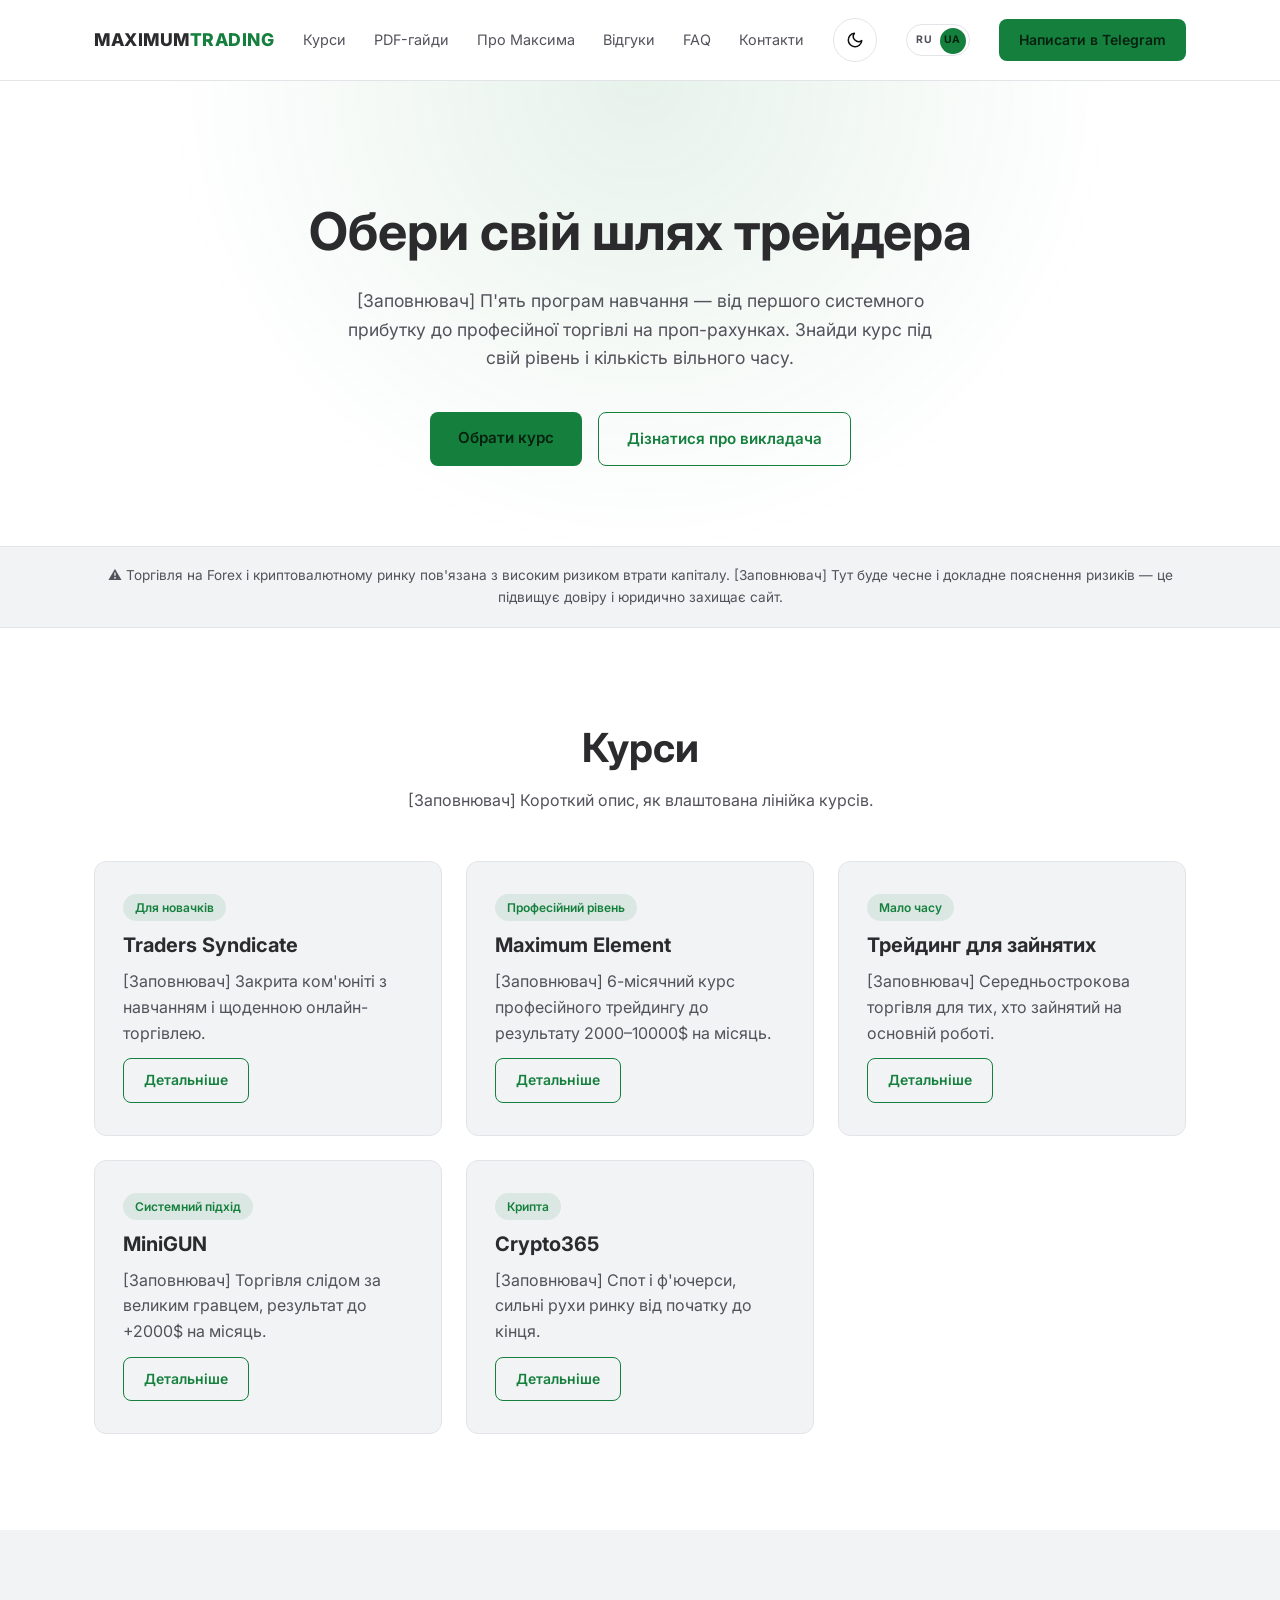
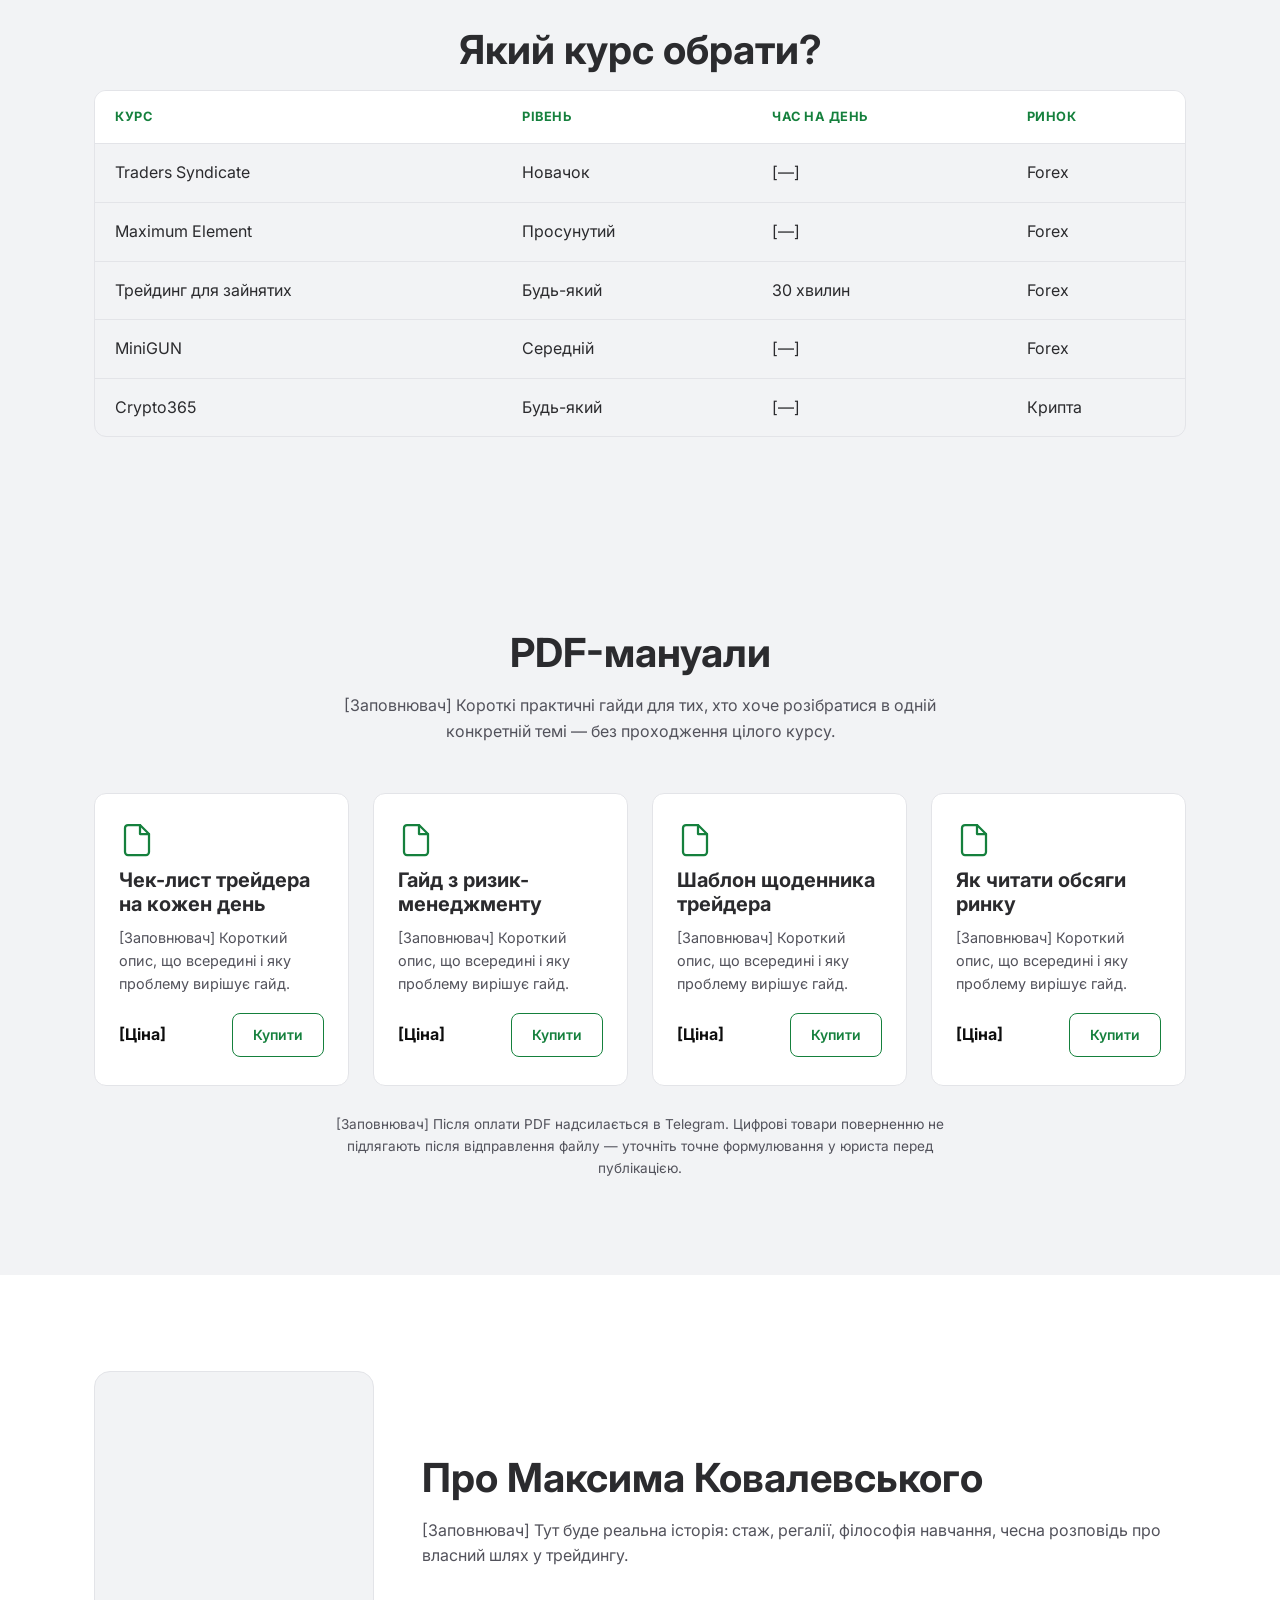
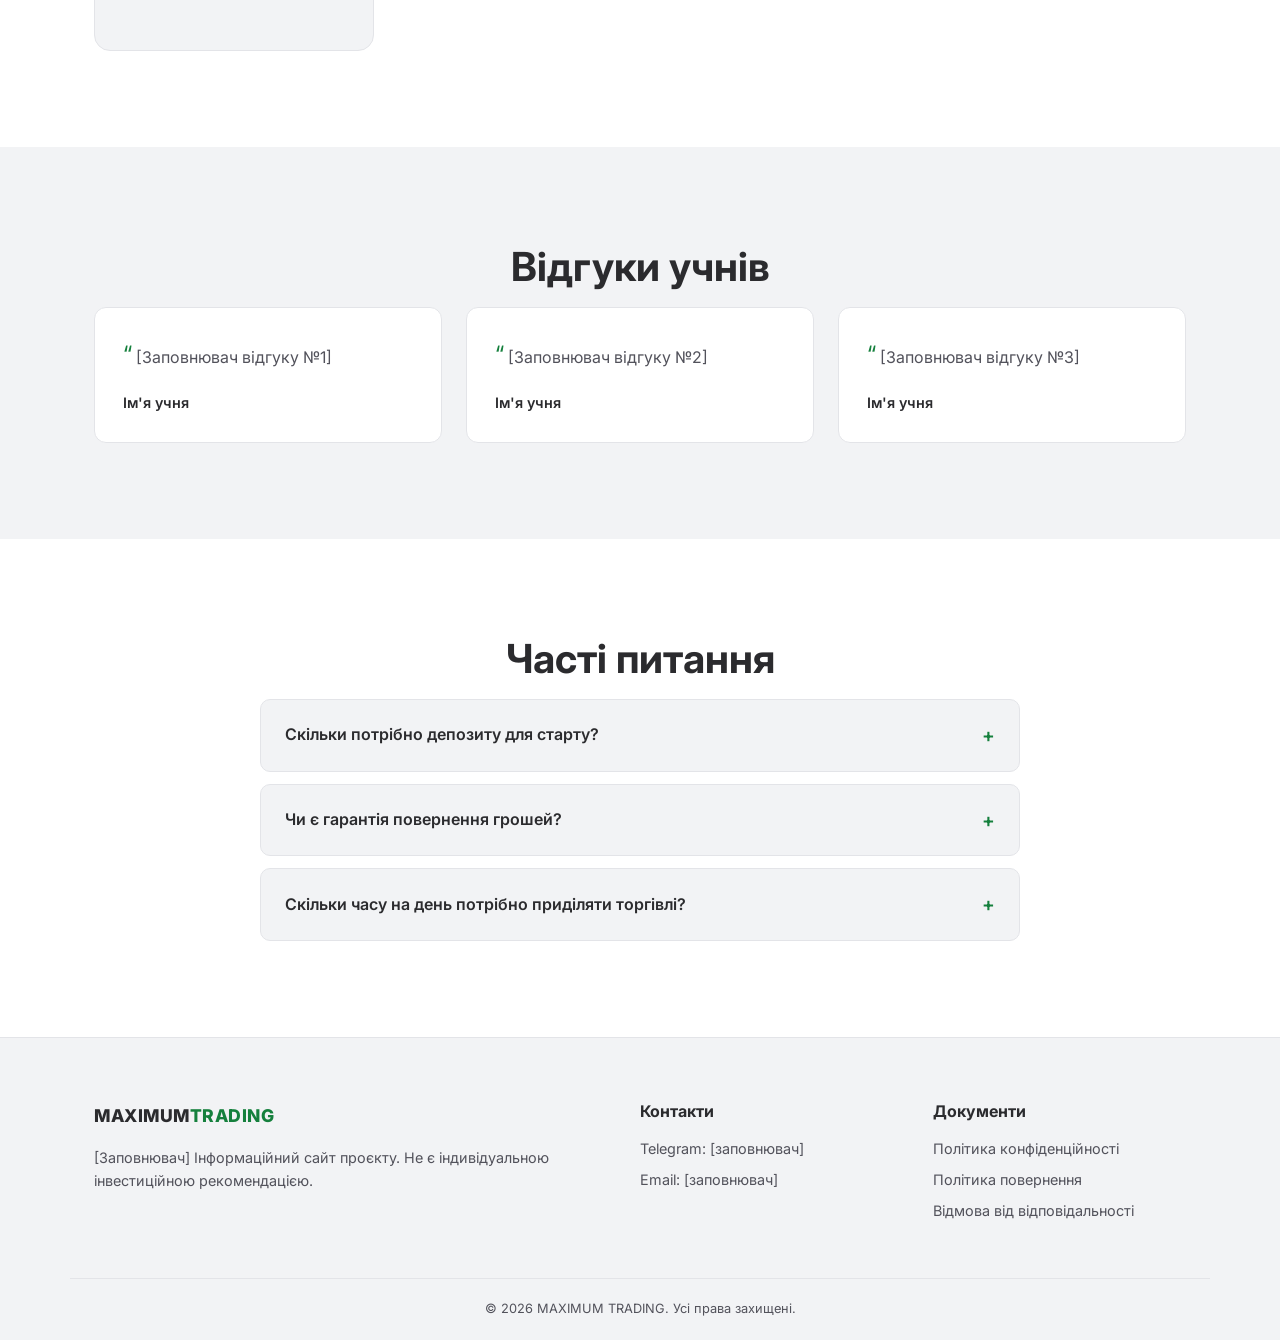
==== commit a8514833: "Добавить плавающую кнопку "наверх" на все 12 страниц Появляется после прокрутки на ~400px, плавно ск" ====
--- a/uk/index.html
+++ b/uk/index.html
@@ -362,6 +362,12 @@
     </div>
   </footer>
 
+  <button class="scroll-top" id="scrollTopBtn" aria-label="Догори">
+    <svg viewBox="0 0 24 24" fill="none" stroke="currentColor" stroke-width="2" stroke-linecap="round" stroke-linejoin="round">
+      <path d="M12 19V5M5 12l7-7 7 7"></path>
+    </svg>
+  </button>
+
   <script src="../js/script.js"></script>
 </body>
 </html>
--- a/css/style.css
+++ b/css/style.css
@@ -75,7 +75,7 @@
   --color-surface: #f2f3f5;
   --color-text:    #2b2b2e;
   --color-heading: #0d0d0d;
-  --color-muted:   #6b6b70;
+  --color-muted:   #52525b; /* темнее исходного — весь основной текст сайта лежит в <p>, покрашенных этим цветом, а не просто подписи */
   --color-border:  #e3e4e8;
 
   --color-green:      #15803d; /* чуть темнее — иначе на белом фоне мало контраста */
@@ -425,6 +425,11 @@
   letter-spacing: 0.5px;
   color: var(--color-muted);
   transition: color 0.3s var(--ease-standard);
+  /* без этого строка наследует line-height:1.6 от body — тело
+     строки резервирует место под нижние выносные элементы (как
+     у "д", "у"), которых у "RU"/"UA" нет, и буквы визуально
+     "всплывают" выше центра. line-height:1 убирает этот запас. */
+  line-height: 1;
 }
 
 /* бегунок — едет между RU и UA той же "пружинистой" кривой,
@@ -448,9 +453,12 @@
 
 /* класс is-uk переключает бегунок вправо — используется и как
    постоянное состояние на украинских страницах, и как временное
-   при клике (JS добавляет его на долю секунды перед переходом) */
+   при клике (JS добавляет его на долю секунды перед переходом).
+   32px было ошибкой: путь бегунка = внутренняя ширина трека минус
+   диаметр бегунка, а внутренняя ширина считается за вычетом НЕ
+   только padding (3px×2), но и border (1px×2) — итого 30px. */
 .lang-switch.is-uk .lang-switch__thumb {
-  transform: translateX(32px);
+  transform: translateX(30px);
 }
 
 .lang-switch.is-uk .lang-switch__option--ru {
@@ -1200,6 +1208,64 @@
 }
 
 /* ============================================
+   25. КНОПКА "НАВЕРХ"
+   Плавающая круглая кнопка — появляется после прокрутки
+   вниз (JS переключает .is-visible), скроллит к началу.
+   ============================================ */
+.scroll-top {
+  position: fixed;
+  right: calc(20px + env(safe-area-inset-right));
+  bottom: calc(20px + env(safe-area-inset-bottom));
+  z-index: 90;
+  display: flex;
+  align-items: center;
+  justify-content: center;
+  width: 44px;
+  height: 44px;
+  border-radius: 50%;
+  border: 1px solid var(--color-border);
+  background: var(--color-surface);
+  color: var(--color-heading);
+  box-shadow: 0 4px 16px rgba(0, 0, 0, 0.25);
+  opacity: 0;
+  translate: 0 12px;
+  pointer-events: none; /* пока скрыта — не перехватывает клики под собой */
+  transition: opacity 0.3s var(--ease-standard), translate 0.3s var(--ease-standard),
+    border-color 0.2s var(--ease-standard), background-color 0.2s var(--ease-standard);
+}
+
+.scroll-top.is-visible {
+  opacity: 1;
+  translate: 0 0;
+  pointer-events: auto;
+}
+
+.scroll-top:hover {
+  border-color: var(--color-green);
+  background: var(--color-green-hover);
+}
+
+.scroll-top:active {
+  transform: scale(0.92);
+}
+
+.scroll-top:focus-visible {
+  outline: 2px solid var(--color-green);
+  outline-offset: 2px;
+}
+
+.scroll-top svg {
+  width: 20px;
+  height: 20px;
+}
+
+@media (prefers-reduced-motion: reduce) {
+  .scroll-top {
+    transition: opacity 0.15s linear;
+  }
+}
+
+/* ============================================
    14. АДАПТИВНОСТЬ (мобильные экраны)
    ============================================ */
 @media (max-width: 768px) {
@@ -1233,7 +1299,7 @@
   }
 
   .lang-switch.is-uk .lang-switch__thumb {
-    transform: translateX(24px);
+    transform: translateX(22px);
   }
 
   .lang-switch__option {
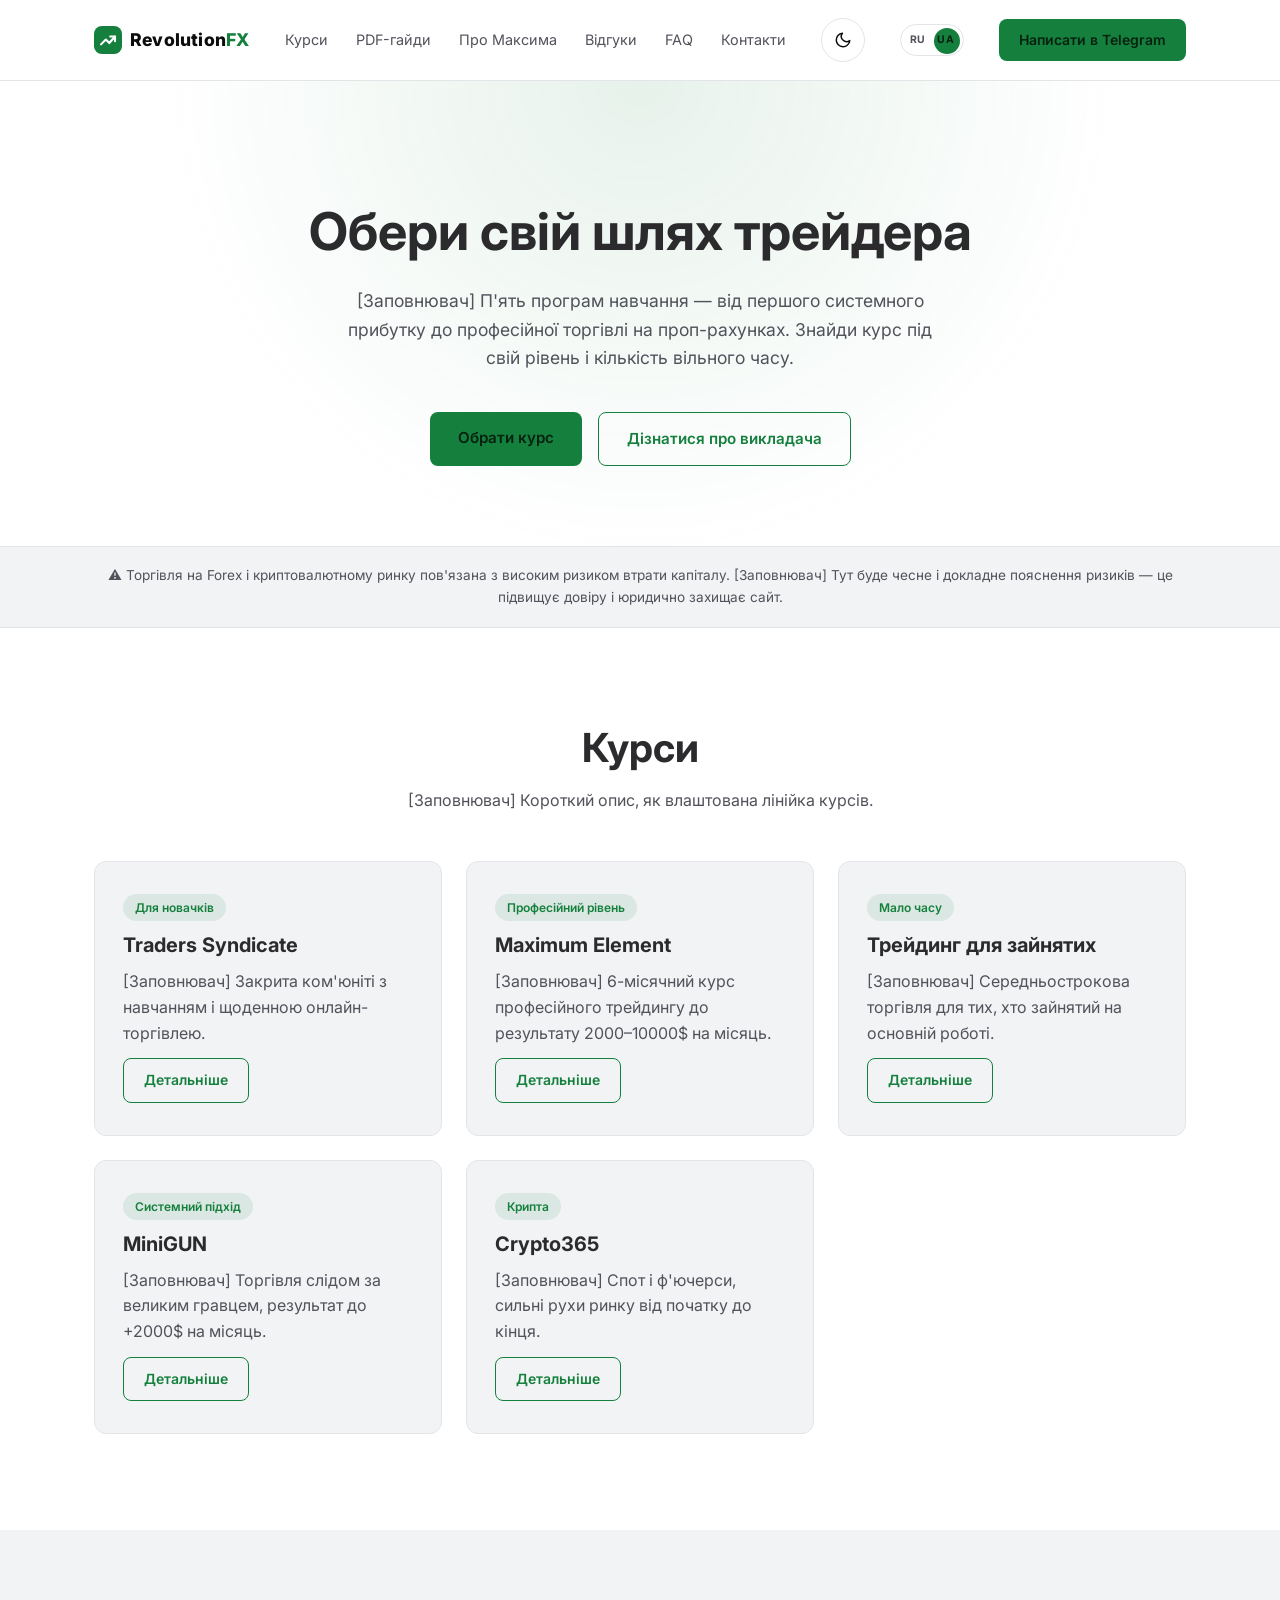
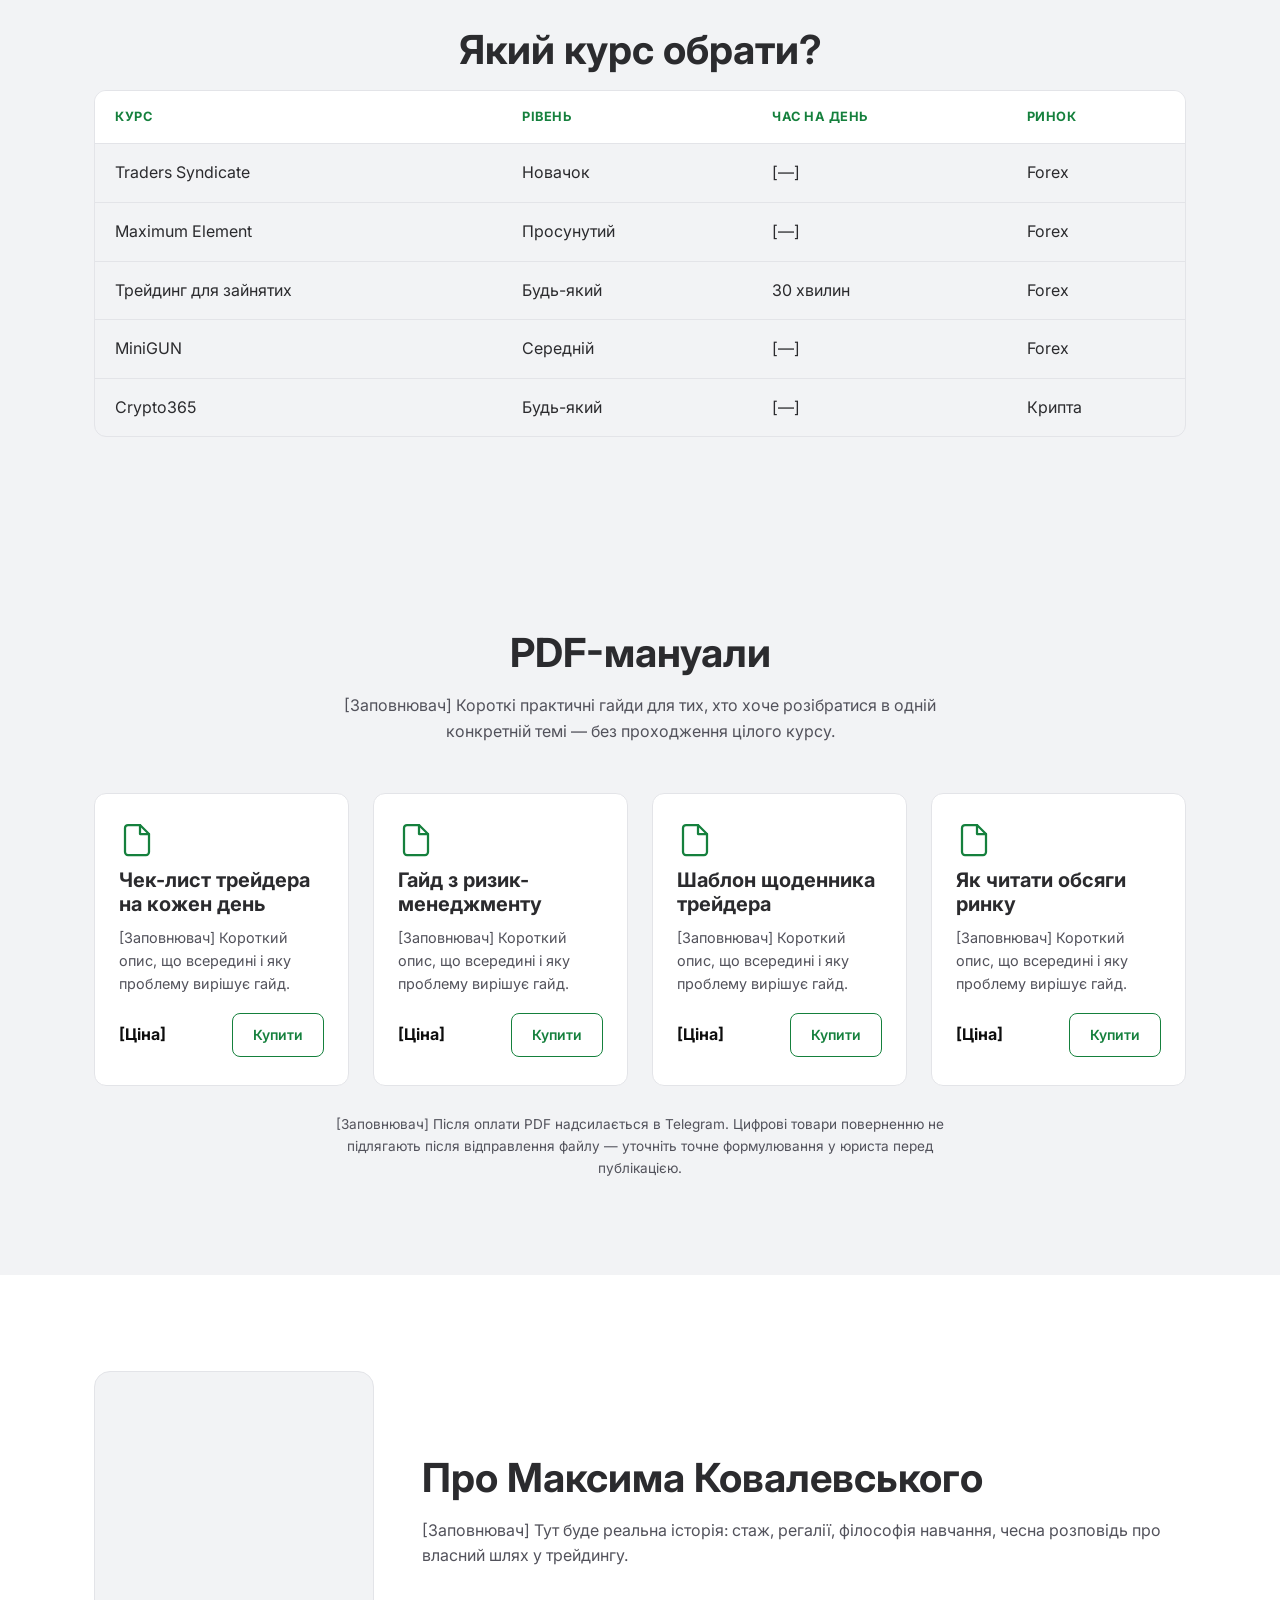
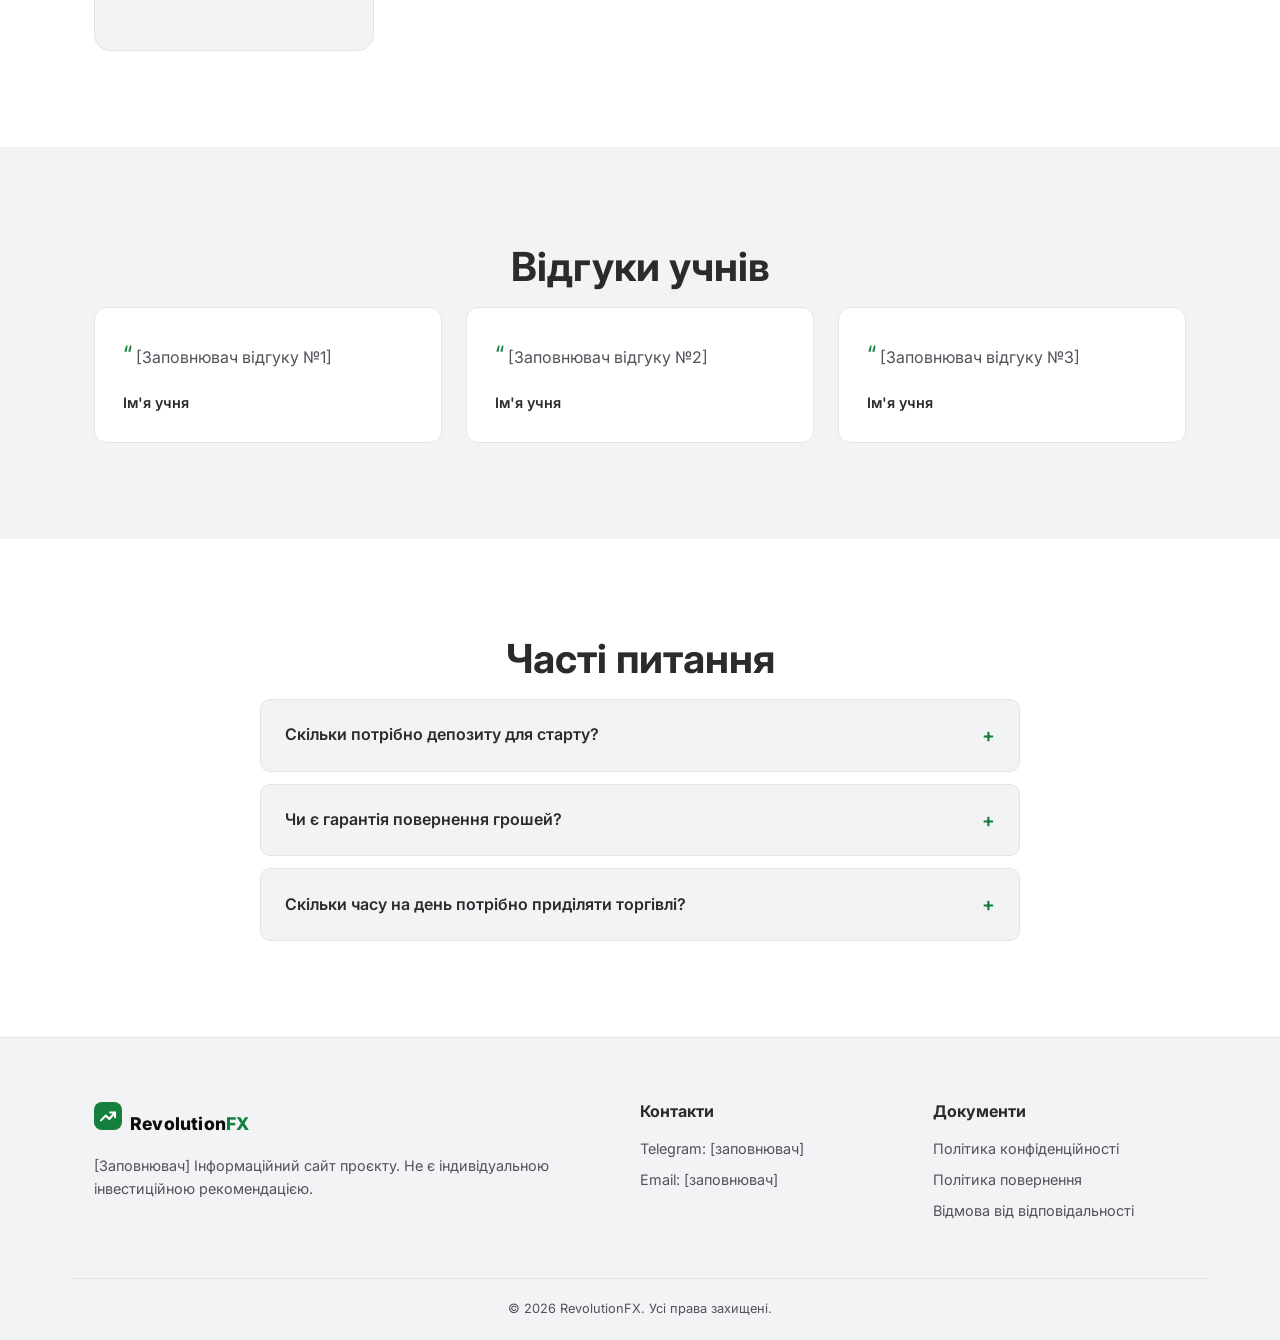
==== commit 3fc669c9: "Ребрендинг: MAXIMUM TRADING -> RevolutionFX Настоящее название бренда. Новый минималистичный знак: з" ====
--- a/uk/index.html
+++ b/uk/index.html
@@ -3,7 +3,7 @@
 <head>
   <meta charset="UTF-8">
   <meta name="viewport" content="width=device-width, initial-scale=1.0, viewport-fit=cover">
-  <title>MAXIMUM TRADING — Системний трейдинг</title>
+  <title>RevolutionFX — Системний трейдинг</title>
   <script>
     (function () {
       var saved = localStorage.getItem('theme');
@@ -20,7 +20,7 @@
 
   <header class="site-header">
     <div class="container header__inner">
-      <a href="#" class="logo">MAXIMUM<span>TRADING</span></a>
+      <a href="#" class="logo"><svg class="logo__icon" viewBox="0 0 32 32" aria-hidden="true"><rect width="32" height="32" rx="9" fill="var(--color-green)"></rect><path d="M8 21L13.5 15.5L17.5 19.5L24 12" stroke="#fff" stroke-width="2.4" stroke-linecap="round" stroke-linejoin="round" fill="none"></path><path d="M18.5 12H24V17.5" stroke="#fff" stroke-width="2.4" stroke-linecap="round" stroke-linejoin="round" fill="none"></path></svg>Revolution<span>FX</span></a>
 
       <nav class="nav">
         <ul class="nav__list">
@@ -339,7 +339,7 @@
   <footer id="contacts" class="site-footer">
     <div class="container footer__inner">
       <div class="footer__col">
-        <a href="#" class="logo logo--footer">MAXIMUM<span>TRADING</span></a>
+        <a href="#" class="logo logo--footer"><svg class="logo__icon" viewBox="0 0 32 32" aria-hidden="true"><rect width="32" height="32" rx="9" fill="var(--color-green)"></rect><path d="M8 21L13.5 15.5L17.5 19.5L24 12" stroke="#fff" stroke-width="2.4" stroke-linecap="round" stroke-linejoin="round" fill="none"></path><path d="M18.5 12H24V17.5" stroke="#fff" stroke-width="2.4" stroke-linecap="round" stroke-linejoin="round" fill="none"></path></svg>Revolution<span>FX</span></a>
         <p>[Заповнювач] Інформаційний сайт проєкту. Не є індивідуальною інвестиційною рекомендацією.</p>
       </div>
 
@@ -358,7 +358,7 @@
     </div>
 
     <div class="container footer__bottom">
-      <p>© 2026 MAXIMUM TRADING. Усі права захищені.</p>
+      <p>© 2026 RevolutionFX. Усі права захищені.</p>
     </div>
   </footer>
 
--- a/css/style.css
+++ b/css/style.css
@@ -243,10 +243,23 @@
 }
 
 .logo {
+  display: inline-flex;
+  align-items: center;
+  /* без gap: контейнер считает "Revolution" и <span>FX</span>
+     двумя разными флекс-элементами, и gap развёл бы их так же,
+     как иконку с текстом — отступ вместо этого висит на иконке */
   font-weight: 800;
   font-size: 1.1rem;
-  letter-spacing: 0.5px;
+  letter-spacing: 0.2px;
   white-space: nowrap;
+  color: var(--color-heading);
+}
+
+.logo__icon {
+  width: 28px;
+  height: 28px;
+  margin-right: 8px;
+  flex-shrink: 0;
 }
 
 .logo span {
@@ -1288,6 +1301,12 @@
     font-size: 1rem;
   }
 
+  .logo__icon {
+    width: 24px;
+    height: 24px;
+    margin-right: 6px;
+  }
+
   .lang-switch {
     width: 52px;
     height: 28px;
